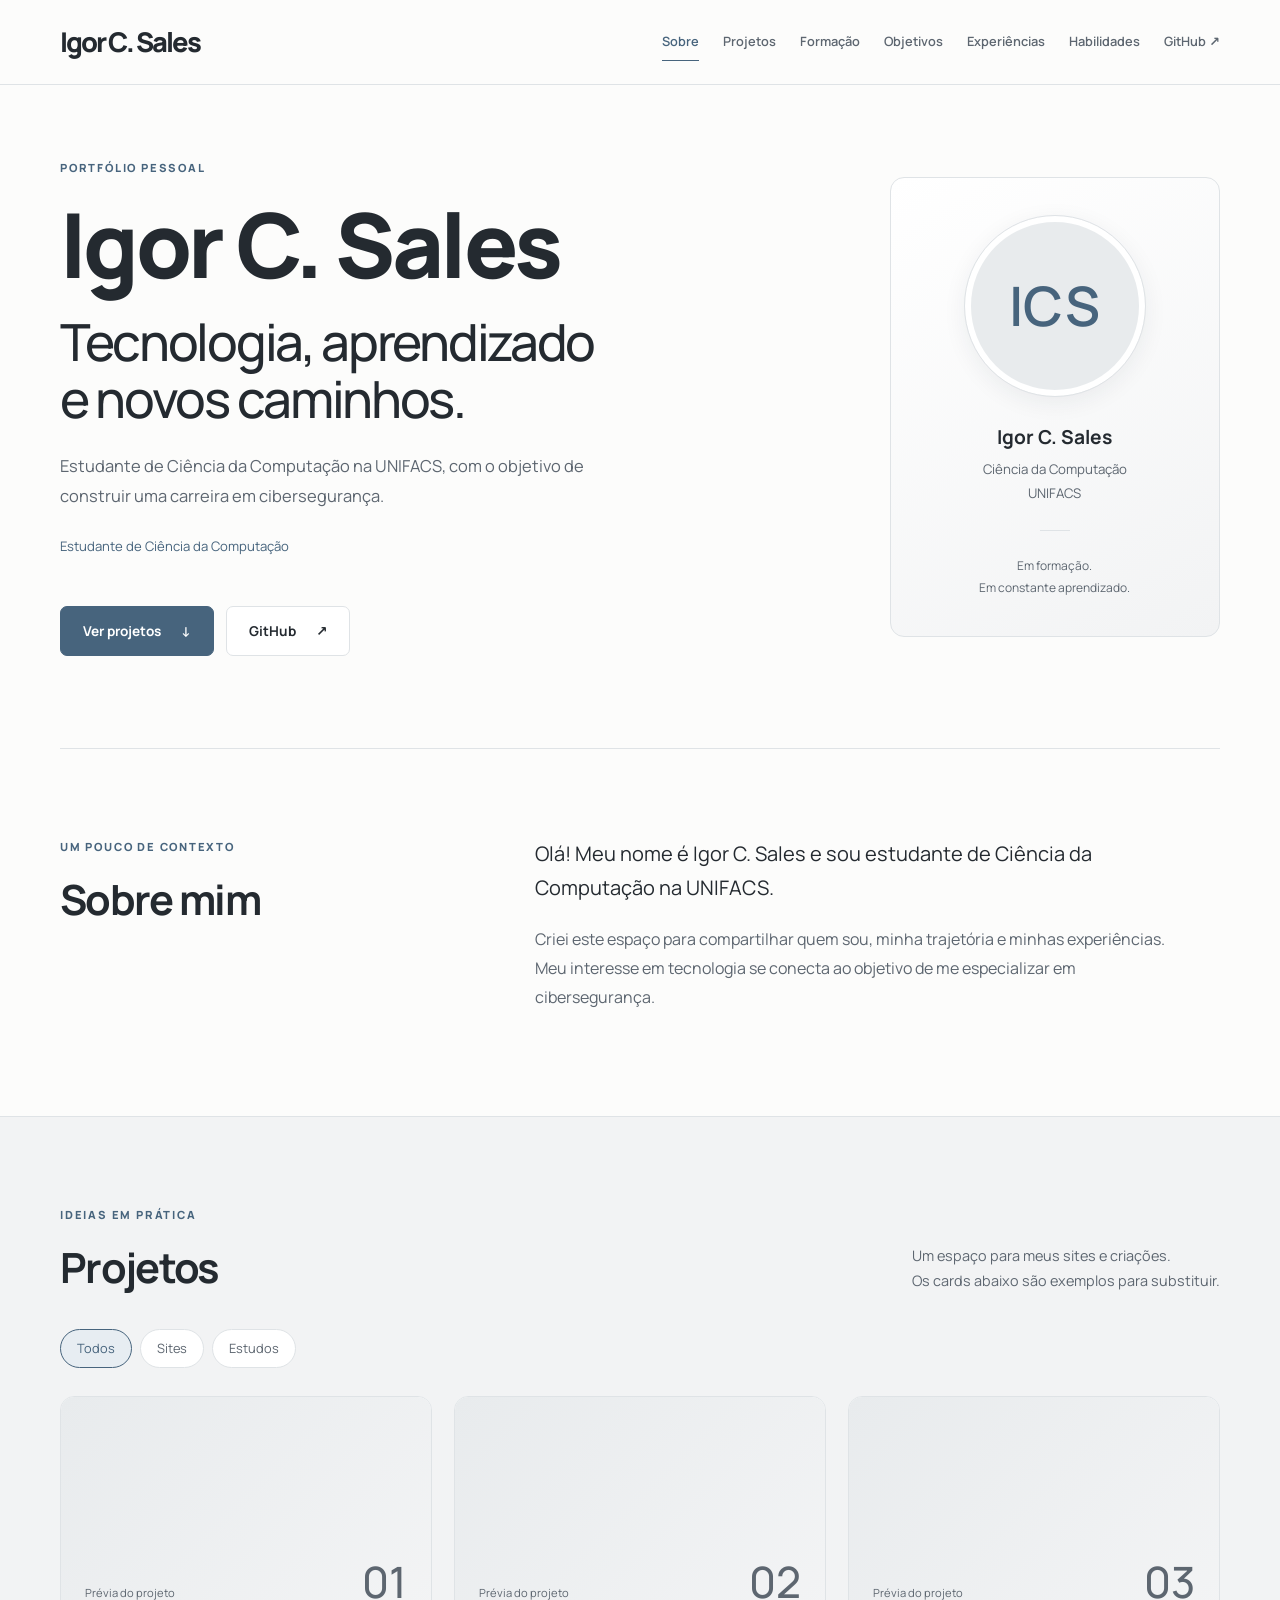
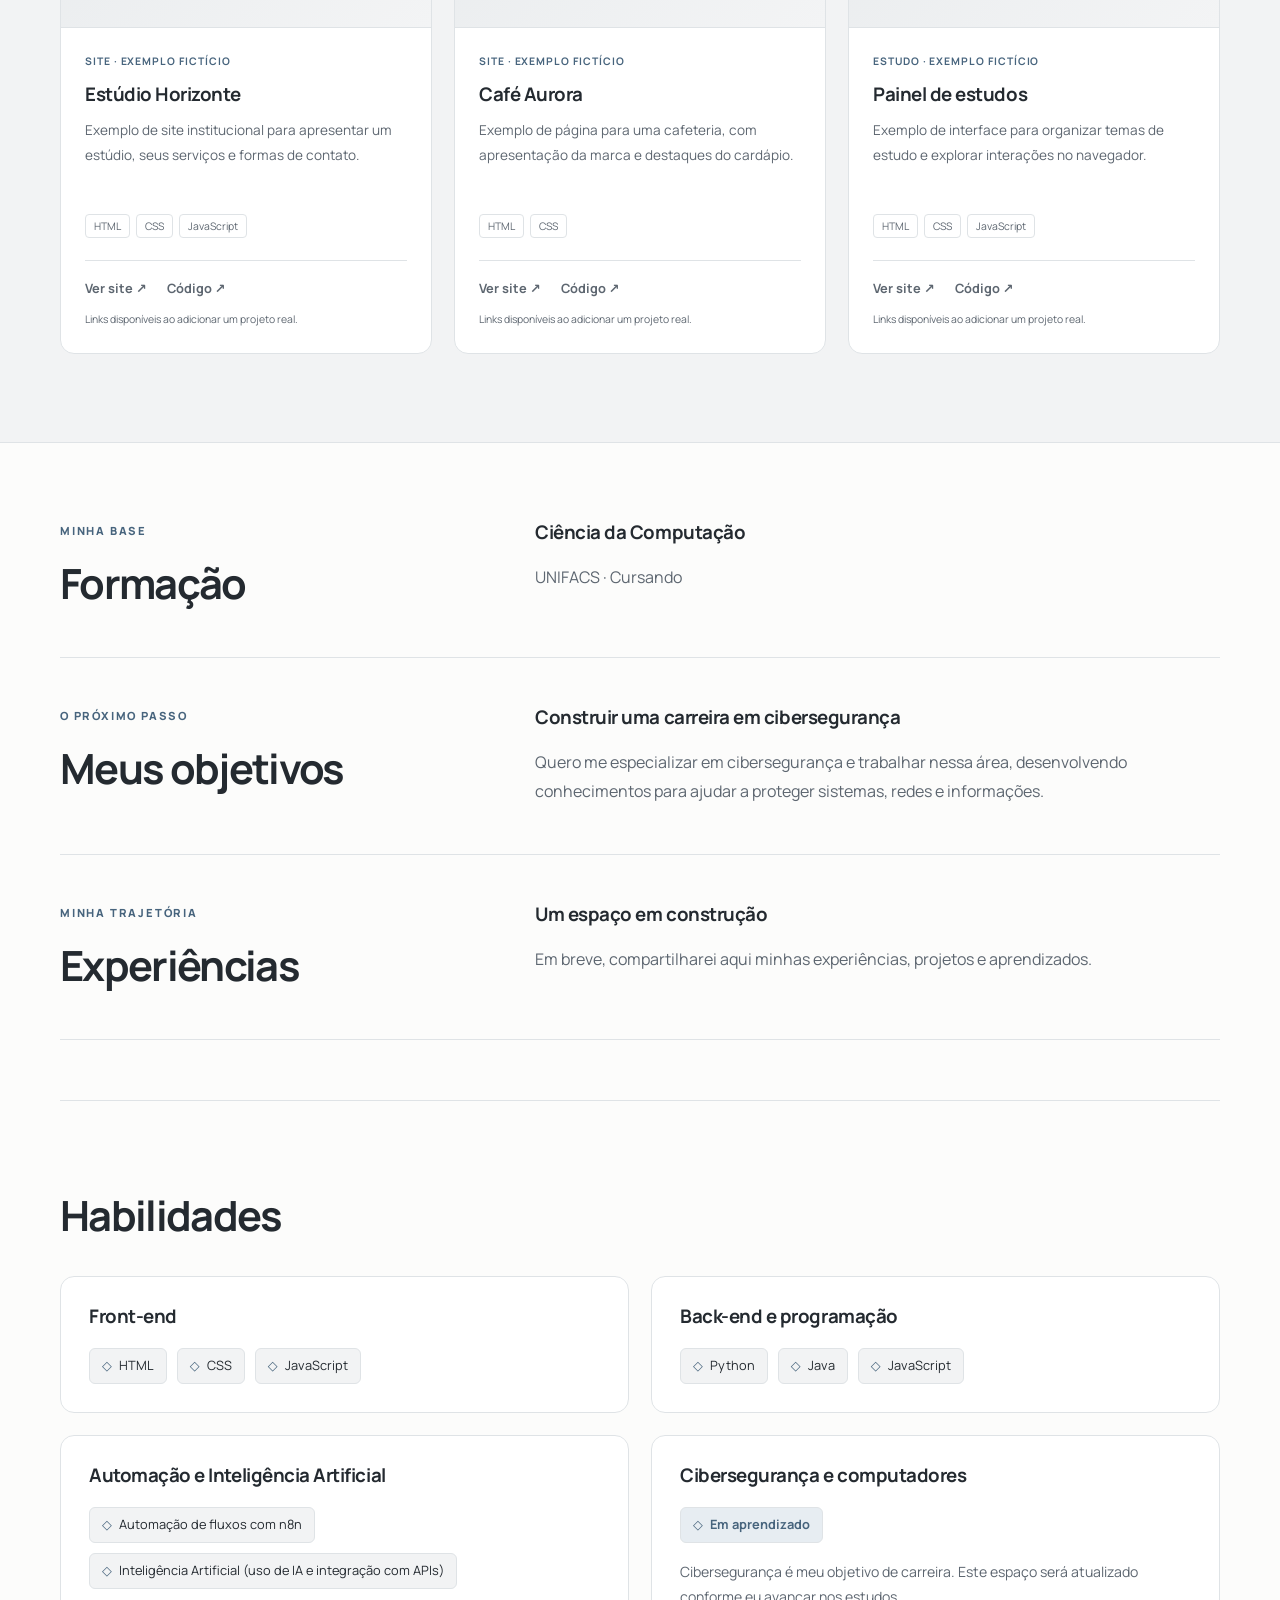
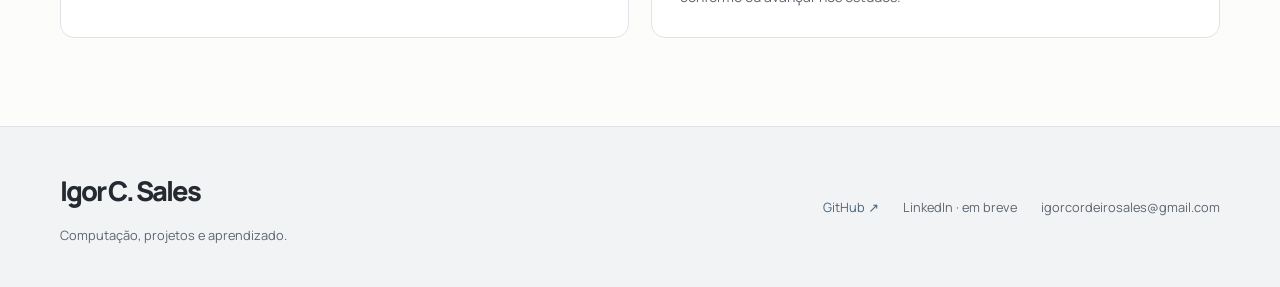
==== index.html @ 65a7f472 "Adiciona favicon ICS e página 404 personalizada com navegação de retorno" ====
<!DOCTYPE html>
<html lang="pt-BR">
<head>
    <meta charset="UTF-8">
    <meta name="viewport" content="width=device-width, initial-scale=1.0">
    <title>Igor C. Sales | Computação, projetos e cibersegurança</title>
    <meta name="description" content="Portfólio de Igor C. Sales, estudante de Ciência da Computação na UNIFACS. Conheça minha trajetória, meus projetos e meu interesse em cibersegurança.">
    <meta property="og:type" content="website">
    <meta property="og:locale" content="pt_BR">
    <meta property="og:title" content="Igor C. Sales | Computação, projetos e cibersegurança">
    <meta property="og:description" content="Minha trajetória em Ciência da Computação, projetos e objetivo de atuar com cibersegurança.">
    <!-- Adicione og:url, og:image e canonical quando tiver uma URL pública e uma imagem de compartilhamento. -->
    <link rel="preconnect" href="https://fonts.googleapis.com">
    <link rel="preconnect" href="https://fonts.gstatic.com" crossorigin>
    <link href="https://fonts.googleapis.com/css2?family=Manrope:wght@400;500;600;700;800&display=swap" rel="stylesheet">
    <link rel="icon" href="favicon.svg" type="image/svg+xml">
    <link rel="stylesheet" href="style.css">
    <script src="script.js" defer></script>
</head>
<body>
    <a class="skip-link" href="#conteudo">Pular para o conteúdo</a>
    <div class="reading-progress" aria-hidden="true"></div>
    <header class="site-header">
        <nav class="navigation container" aria-label="Navegação principal">
            <a class="brand" href="#inicio" aria-label="Igor C. Sales, início">Igor C. Sales</a>
            <button class="menu-toggle" type="button" aria-controls="menu" aria-expanded="false" hidden>Menu <span aria-hidden="true">☰</span></button>
            <ul id="menu" class="nav-links">
                <li><a href="#sobre">Sobre</a></li>
                <li><a href="#projetos">Projetos</a></li>
                <li><a href="#formacao">Formação</a></li>
                <li><a href="#objetivos">Objetivos</a></li>
                <li><a href="#experiencias">Experiências</a></li>
                <li><a href="#habilidades">Habilidades</a></li>
                <li><a href="https://github.com/tocadosdev" target="_blank" rel="noopener noreferrer" aria-label="Perfil de Igor C. Sales no GitHub, abre em nova aba">GitHub <span aria-hidden="true">↗</span></a></li>
            </ul>
        </nav>
    </header>

    <main id="conteudo" tabindex="-1">
        <section id="inicio" class="hero container" aria-labelledby="hero-title">
            <div class="hero-content">
                <p class="eyebrow">Portfólio pessoal</p>
                <h1 id="hero-title">Igor C. Sales<br><span class="hero-subtitle">Tecnologia, aprendizado<br>e novos caminhos.</span></h1>
                <p class="hero-description">Estudante de Ciência da Computação na UNIFACS, com o objetivo de construir uma carreira em cibersegurança.</p>
                <p class="typewriter" aria-hidden="true"><span id="typewriter">Estudante de Ciência da Computação</span></p>
                <div class="hero-actions">
                    <a class="button button-primary" href="#projetos">Ver projetos <span aria-hidden="true">↓</span></a>
                    <a class="button button-secondary" href="https://github.com/tocadosdev" target="_blank" rel="noopener noreferrer" aria-label="Perfil de Igor C. Sales no GitHub, abre em nova aba">GitHub <span aria-hidden="true">↗</span></a>
                </div>
            </div>
            <aside class="profile-panel" aria-label="Apresentação de Igor C. Sales">
                <div class="photo-placeholder">
                    <!-- A foto pessoal aparece somente na cópia local. Não incluir o arquivo no envio ao GitHub. -->
                    <span class="photo-monogram" aria-hidden="true">ICS</span><span class="sr-only">Espaço reservado para foto de Igor C. Sales</span>
                </div>
                <p class="profile-name">Igor C. Sales</p>
                <p class="profile-detail">Ciência da Computação<br>UNIFACS</p>
                <span class="profile-rule" aria-hidden="true"></span>
                <p class="profile-caption">Em formação.<br>Em constante aprendizado.</p>
            </aside>
        </section>

        <section id="sobre" class="section container" aria-labelledby="sobre-title">
            <div class="section-heading" data-reveal>
                <p class="eyebrow">Um pouco de contexto</p>
                <h2 id="sobre-title">Sobre mim</h2>
            </div>
            <div class="about-copy" data-reveal>
                <p class="large-copy">Olá! Meu nome é Igor C. Sales e sou estudante de Ciência da Computação na UNIFACS.</p>
                <p>Criei este espaço para compartilhar quem sou, minha trajetória e minhas experiências. Meu interesse em tecnologia se conecta ao objetivo de me especializar em cibersegurança.</p>
            </div>
        </section>

        <section id="projetos" class="projects-section section" aria-labelledby="projetos-title">
            <div class="container">
                <div class="projects-heading" data-reveal>
                    <div><p class="eyebrow">Ideias em prática</p><h2 id="projetos-title">Projetos</h2></div>
                    <p>Um espaço para meus sites e criações.<br>Os cards abaixo são exemplos para substituir.</p>
                </div>
                <div class="project-filters" role="group" aria-label="Filtrar projetos" hidden>
                    <button type="button" data-filter="todos" aria-pressed="true">Todos</button>
                    <button type="button" data-filter="sites" aria-pressed="false">Sites</button>
                    <button type="button" data-filter="estudos" aria-pressed="false">Estudos</button>
                </div>
                <p id="filter-status" class="sr-only" role="status" aria-live="polite"></p>
                <div class="project-grid">
                    <!-- NOVO PROJETO: copie um article.project-card, troque data-category, título, descrição e tags.
                         Substitua a prévia por <img src="img/projeto.jpg" alt="Prévia do projeto" width="800" height="500" loading="lazy">.
                         Troque os botões desativados por <a class="project-link" href="URL-REAL" target="_blank" rel="noopener noreferrer">Ver site ↗</a>
                         e outro link para Código. Não publique URLs fictícias. -->
                    <article class="project-card" data-category="sites" data-reveal>
                        <div class="project-preview" role="img" aria-label="Espaço reservado para prévia do projeto"><span>Prévia do projeto</span><span aria-hidden="true">01</span></div>
                        <div class="project-content">
                            <p class="project-kind">Site · Exemplo fictício</p>
                            <h3>Estúdio Horizonte</h3>
                            <p>Exemplo de site institucional para apresentar um estúdio, seus serviços e formas de contato.</p>
                            <ul class="tags" aria-label="Tecnologias"><li>HTML</li><li>CSS</li><li>JavaScript</li></ul>
                            <div class="project-actions"><button class="project-link" type="button" disabled>Ver site ↗</button><button class="project-link" type="button" disabled>Código ↗</button></div>
                            <p class="project-note">Links disponíveis ao adicionar um projeto real.</p>
                        </div>
                    </article>
                    <article class="project-card" data-category="sites" data-reveal>
                        <div class="project-preview" role="img" aria-label="Espaço reservado para prévia do projeto"><span>Prévia do projeto</span><span aria-hidden="true">02</span></div>
                        <div class="project-content">
                            <p class="project-kind">Site · Exemplo fictício</p>
                            <h3>Café Aurora</h3>
                            <p>Exemplo de página para uma cafeteria, com apresentação da marca e destaques do cardápio.</p>
                            <ul class="tags" aria-label="Tecnologias"><li>HTML</li><li>CSS</li></ul>
                            <div class="project-actions"><button class="project-link" type="button" disabled>Ver site ↗</button><button class="project-link" type="button" disabled>Código ↗</button></div>
                            <p class="project-note">Links disponíveis ao adicionar um projeto real.</p>
                        </div>
                    </article>
                    <article class="project-card" data-category="estudos" data-reveal>
                        <div class="project-preview" role="img" aria-label="Espaço reservado para prévia do projeto"><span>Prévia do projeto</span><span aria-hidden="true">03</span></div>
                        <div class="project-content">
                            <p class="project-kind">Estudo · Exemplo fictício</p>
                            <h3>Painel de estudos</h3>
                            <p>Exemplo de interface para organizar temas de estudo e explorar interações no navegador.</p>
                            <ul class="tags" aria-label="Tecnologias"><li>HTML</li><li>CSS</li><li>JavaScript</li></ul>
                            <div class="project-actions"><button class="project-link" type="button" disabled>Ver site ↗</button><button class="project-link" type="button" disabled>Código ↗</button></div>
                            <p class="project-note">Links disponíveis ao adicionar um projeto real.</p>
                        </div>
                    </article>
                </div>
            </div>
        </section>

        <div class="journey container">
            <section id="formacao" class="journey-row" aria-labelledby="formacao-title" data-reveal>
                <div><p class="eyebrow">Minha base</p><h2 id="formacao-title">Formação</h2></div>
                <div><h3>Ciência da Computação</h3><p>UNIFACS <span aria-hidden="true">·</span> Cursando</p><!-- Adicione cursos e certificações reais aqui. --></div>
            </section>
            <section id="objetivos" class="journey-row" aria-labelledby="objetivos-title" data-reveal>
                <div><p class="eyebrow">O próximo passo</p><h2 id="objetivos-title">Meus objetivos</h2></div>
                <div><h3>Construir uma carreira em cibersegurança</h3><p>Quero me especializar em cibersegurança e trabalhar nessa área, desenvolvendo conhecimentos para ajudar a proteger sistemas, redes e informações.</p></div>
            </section>
            <section id="experiencias" class="journey-row" aria-labelledby="experiencias-title" data-reveal>
                <div><p class="eyebrow">Minha trajetória</p><h2 id="experiencias-title">Experiências</h2></div>
                <div><h3>Um espaço em construção</h3><p>Em breve, compartilharei aqui minhas experiências, projetos e aprendizados.</p><!-- Substitua por suas experiências reais. --></div>
            </section>
        </div>

        <section id="habilidades" class="section container skills-section" aria-labelledby="habilidades-title">
            <div class="section-heading" data-reveal>
                <h2 id="habilidades-title">Habilidades</h2>
            </div>
            <!-- Para adicionar uma habilidade, copie um li da lista skills-tags da categoria.
                 Para uma categoria nova, copie um article.skill-card completo, altere o h3
                 e suas etiquetas. Mantenha data-reveal para usar a animação de entrada. -->
            <div class="skills-grid">
                <article class="skill-card" data-reveal>
                    <h3>Front-end</h3>
                    <ul class="skills-tags" aria-label="Habilidades de front-end">
                        <li><span aria-hidden="true">◇</span> HTML</li>
                        <li><span aria-hidden="true">◇</span> CSS</li>
                        <li><span aria-hidden="true">◇</span> JavaScript</li>
                    </ul>
                </article>
                <article class="skill-card" data-reveal>
                    <h3>Back-end e programação</h3>
                    <ul class="skills-tags" aria-label="Habilidades de back-end e programação">
                        <li><span aria-hidden="true">◇</span> Python</li>
                        <li><span aria-hidden="true">◇</span> Java</li>
                        <li><span aria-hidden="true">◇</span> JavaScript</li>
                    </ul>
                </article>
                <article class="skill-card" data-reveal>
                    <h3>Automação e Inteligência Artificial</h3>
                    <ul class="skills-tags" aria-label="Habilidades de automação e inteligência artificial">
                        <li><span aria-hidden="true">◇</span> Automação de fluxos com n8n</li>
                        <li><span aria-hidden="true">◇</span> Inteligência Artificial (uso de IA e integração com APIs)</li>
                    </ul>
                </article>
                <article class="skill-card" data-reveal>
                    <h3>Cibersegurança e computadores</h3>
                    <p class="learning-label"><span aria-hidden="true">◇</span> Em aprendizado</p>
                    <p class="skill-description">Cibersegurança é meu objetivo de carreira. Este espaço será atualizado conforme eu avançar nos estudos.</p>
                    <!-- Adicione ferramentas e habilidades reais aqui quando quiser. -->
                </article>
            </div>
        </section>
    </main>

    <footer class="site-footer">
        <div class="container footer-content">
            <div><a class="brand" href="#inicio">Igor C. Sales</a><p>Computação, projetos e aprendizado.</p></div>
            <div class="footer-links">
                <a href="https://github.com/tocadosdev" target="_blank" rel="noopener noreferrer" aria-label="Perfil de Igor C. Sales no GitHub, abre em nova aba">GitHub ↗</a>
                <!-- Substitua os textos abaixo por links reais quando quiser divulgar seus contatos. -->
                <span>LinkedIn · em breve</span><span>igorcordeirosales@gmail.com</span>
            </div>
        </div>
    </footer>
    <a class="back-to-top" href="#inicio" aria-label="Voltar ao topo" hidden>↑</a>
</body>
</html>
---- style.css ----
/* 1. Tema: todas as cores e fontes podem ser personalizadas aqui. */
:root {
    color-scheme: light;
    --background: #fcfcfb;
    --surface: #f2f3f4;
    --paper: #ffffff;
    --text: #242a30;
    --muted: #5d6670;
    --accent: #47647d;
    --accent-hover: #334e65;
    --accent-soft: #e7edf2;
    --border: #dfe3e6;
    --preview: #e8ebed;
    --preview-end: #f3f4f5;
    --glass: rgb(252 252 251 / 94%);
    --shadow-color: rgb(28 42 55 / 7%);
    --photo-border: #ffffff;
    --font-body: "Manrope", system-ui, -apple-system, "Segoe UI", sans-serif;
    --font-heading: var(--font-body);
    --page-width: 1160px;
    --header-height: 90px;
    --radius: 14px;
}

/* 2. Base e navegação por teclado. O conteúdo permanece acessível sem JavaScript. */
* { box-sizing: border-box; }
html { scroll-behavior: smooth; scroll-padding-top: calc(var(--header-height) + 24px); }
body { margin: 0; color: var(--text); background: var(--background); font: 400 1rem/1.8 var(--font-body); overflow-wrap: anywhere; }
h1, h2, h3 { font-family: var(--font-heading); line-height: 1.25; letter-spacing: -.04em; }
h1, h2, h3, p { margin-top: 0; }
h2 { font-size: clamp(1.9rem, 3.6vw, 2.6rem); font-weight: 700; }
h3 { font-size: 1.17rem; letter-spacing: -.025em; }
p { color: var(--muted); }
a { color: var(--accent); text-decoration: none; }
a:hover { color: var(--accent-hover); }
button { font: inherit; cursor: pointer; }
button:disabled { cursor: default; }
img { display: block; max-width: 100%; }
[hidden] { display: none !important; }
:focus-visible { outline: 2px solid var(--accent); outline-offset: 5px; }
::selection { background: var(--accent-soft); color: var(--text); }
.container { width: min(var(--page-width), calc(100% - 40px)); margin-inline: auto; }
.accent { color: var(--accent); }
.eyebrow { color: var(--accent); text-transform: uppercase; font-size: .7rem; font-weight: 800; letter-spacing: .16em; margin-bottom: 16px; }
.sr-only { position: absolute; width: 1px; height: 1px; padding: 0; overflow: hidden; clip-path: inset(50%); white-space: nowrap; }
.skip-link { position: fixed; top: 12px; left: 20px; z-index: 30; padding: 10px 18px; background: var(--paper); transform: translateY(-200%); border: 1px solid var(--border); }
.skip-link:focus { transform: none; }

/* 3. Menu fixo: sombra e vidro discreto ao rolar. */
.site-header { position: fixed; inset: 0 0 auto; z-index: 20; background: var(--background); border-bottom: 1px solid var(--border); transition: box-shadow .25s, background-color .25s; }
.site-header.is-scrolled { background: var(--glass); backdrop-filter: blur(14px); box-shadow: 0 4px 22px var(--shadow-color); }
.navigation { min-height: var(--header-height); display: flex; flex-wrap: wrap; align-items: center; justify-content: space-between; gap: 12px 30px; padding-block: 16px; }
.brand { color: var(--text); font-size: 1.7rem; font-weight: 800; letter-spacing: -.07em; }
.brand span { color: var(--accent); }
.nav-links { width: 100%; list-style: none; padding: 0; margin: 0; display: flex; flex-wrap: wrap; gap: 8px 18px; }
.nav-links a { display: block; padding: 7px 0; color: var(--muted); font-size: .8rem; font-weight: 600; border-bottom: 1px solid transparent; transition: color .2s, border-color .2s; }
.nav-links a:hover, .nav-links a.active { color: var(--accent); border-color: var(--accent); }
.menu-toggle { padding: 8px 12px; display: flex; align-items: center; gap: 14px; border: 1px solid var(--border); border-radius: 6px; color: var(--text); background: var(--paper); font-size: .85rem; }
.menu-ready .nav-links { flex-direction: column; }
.reading-progress { position: fixed; inset: 0 0 auto; height: 2px; background: var(--accent); z-index: 25; transform: scaleX(0); transform-origin: left; }

/* 4. Hero: composição limpa, tipografia editorial e retrato. */
.hero { display: grid; gap: 48px; padding-top: 230px; padding-bottom: 64px; align-items: center; }
body.menu-ready .hero { padding-top: 150px; }
.hero h1 { font-size: clamp(3.8rem, 7vw, 6rem); font-weight: 800; line-height: 1.12; margin-bottom: 24px; }
.hero-subtitle { display: block; font-size: clamp(2rem, 4vw, 3.3rem); font-weight: 500; letter-spacing: -.045em; margin-top: 18px; }
.hero-description { max-width: 550px; font-size: 1.03rem; }
.typewriter { color: var(--accent); font-size: .82rem; min-height: 3.6em; max-width: 530px; margin: 24px 0; }
.hero-actions { display: flex; flex-wrap: wrap; gap: 12px; }
.button { display: inline-flex; align-items: center; justify-content: center; gap: 20px; padding: 12px 22px; border: 1px solid var(--border); border-radius: 7px; font-size: .85rem; font-weight: 700; transition: background-color .2s, border-color .2s; }
.button-primary { color: var(--paper); background: var(--accent); border-color: var(--accent); }
.button-primary:hover { color: var(--paper); background: var(--accent-hover); border-color: var(--accent-hover); }
.button-secondary { color: var(--text); background: var(--paper); }
.button-secondary:hover { border-color: var(--accent); background: var(--accent-soft); }
.profile-panel { padding: 38px 24px; border: 1px solid var(--border); border-radius: var(--radius); background: linear-gradient(150deg, var(--paper), var(--surface)); text-align: center; }
.photo-placeholder { width: 180px; height: 180px; margin: 0 auto 24px; border: 6px solid var(--photo-border); outline: 1px solid var(--border); border-radius: 50%; overflow: hidden; position: relative; display: grid; place-items: center; background: var(--preview); box-shadow: 0 6px 24px var(--shadow-color); }
.photo-placeholder img { width: 100%; height: 100%; object-fit: cover; object-position: center 40%; transform: scale(1.6); transform-origin: right 42%; }
.photo-monogram { color: var(--accent); font-size: 3.4rem; font-weight: 600; }
.profile-name { color: var(--text); margin-bottom: 4px; font-size: 1.2rem; font-weight: 700; }
.profile-detail { font-size: .83rem; }
.profile-rule { display: block; width: 30px; height: 1px; background: var(--border); margin: 24px auto; }
.profile-caption { font-size: .75rem; margin-bottom: 0; }

/* 5. Sobre e projetos. As prévias cinza não simulam projetos concluídos. */
.section { padding-block: 64px; }
#sobre { display: grid; gap: 20px; border-top: 1px solid var(--border); }
.about-copy { max-width: 660px; }
.large-copy { color: var(--text); font-size: 1.25rem; line-height: 1.7; }
.projects-section { background: var(--surface); border-block: 1px solid var(--border); }
.projects-heading { display: flex; flex-direction: column; gap: 8px; }
.projects-heading h2 { margin-bottom: 16px; }
.projects-heading > p { font-size: .9rem; }
.project-filters { display: flex; flex-wrap: wrap; gap: 8px; margin: 20px 0 28px; }
.project-filters button { color: var(--muted); background: var(--paper); border: 1px solid var(--border); border-radius: 24px; padding: 7px 16px; font-size: .8rem; }
.project-filters button:hover, .project-filters button[aria-pressed="true"] { color: var(--accent); background: var(--accent-soft); border-color: var(--accent); }
.project-grid { display: grid; grid-template-columns: 1fr; gap: 22px; }
.project-card { min-width: 0; background: var(--paper); border: 1px solid var(--border); border-radius: var(--radius); overflow: hidden; transition: transform .25s, box-shadow .25s; }
@media (hover: hover) { .project-card:hover { transform: translateY(-5px); box-shadow: 0 12px 30px var(--shadow-color); } }
.project-preview { aspect-ratio: 8 / 5; padding: 24px; display: flex; align-items: flex-end; justify-content: space-between; background: linear-gradient(135deg, var(--preview), var(--preview-end)); color: var(--muted); font-size: .7rem; border-bottom: 1px solid var(--border); }
.project-preview > span:last-child { font-size: 2.7rem; line-height: 1; font-weight: 500; color: var(--muted); }
.project-card > img { width: 100%; aspect-ratio: 8 / 5; object-fit: cover; border-bottom: 1px solid var(--border); }
.project-content { padding: 24px; }
.project-kind { font-size: .65rem; color: var(--accent); text-transform: uppercase; letter-spacing: .09em; font-weight: 700; margin-bottom: 12px; }
.project-content h3 { margin-bottom: 12px; }
.project-content > p:not(.project-kind):not(.project-note) { font-size: .85rem; min-height: 5.4em; }
.tags { display: flex; flex-wrap: wrap; list-style: none; gap: 6px; padding: 0; margin: 22px 0; }
.tags li { border: 1px solid var(--border); border-radius: 4px; padding: 2px 8px; color: var(--muted); font-size: .65rem; }
.project-actions { display: flex; gap: 20px; border-top: 1px solid var(--border); padding-top: 16px; }
.project-link { padding: 0; border: 0; background: none; color: var(--accent); font-size: .8rem; font-weight: 700; }
.project-link:hover:not(:disabled) { color: var(--accent-hover); text-decoration: underline; }
.project-link:disabled { color: var(--muted); }
.project-note { font-size: .65rem; margin: 10px 0 0; }

/* 6. Seções da trajetória com início distinto, para navegação inequívoca. */
.journey { padding-block: 30px 60px; }
.journey-row { display: grid; gap: 20px; padding-block: 48px; border-bottom: 1px solid var(--border); }
.journey-row h2 { margin-bottom: 0; }
.journey-row > div:last-child { max-width: 620px; }
.journey-row p:last-child { margin-bottom: 0; }
.site-footer { border-top: 1px solid var(--border); background: var(--surface); padding-block: 40px; }
.footer-content { display: flex; flex-direction: column; gap: 24px; }
.footer-content p { font-size: .8rem; margin: 8px 0 0; }
.footer-links { display: flex; flex-wrap: wrap; gap: 12px 24px; align-items: center; font-size: .8rem; }
.footer-links span { color: var(--muted); }
.back-to-top { position: fixed; bottom: 22px; right: 22px; width: 42px; height: 42px; display: grid; place-items: center; border: 1px solid var(--border); border-radius: 50%; background: var(--paper); color: var(--accent); box-shadow: 0 4px 20px var(--shadow-color); z-index: 10; }

/* 7. Entrées discrètes. JS ativo e suporte ao observer são necessários para ocultar. */
.reveal-pending { opacity: 0; transform: translateY(16px); }
.is-revealed { animation: reveal .65s both; animation-delay: var(--reveal-delay, 0ms); }
@keyframes reveal { from { opacity: 0; transform: translateY(16px); } to { opacity: 1; transform: translateY(0); } }

/* 8. Tablet e desktop: duas e três colunas nos projetos. */
@media (min-width: 640px) { .project-grid { grid-template-columns: repeat(2, minmax(0, 1fr)); } }
@media (min-width: 960px) {
    :root { --header-height: 84px; }
    .navigation { flex-wrap: nowrap; }
    .nav-links, .menu-ready .nav-links { width: auto; flex-direction: row; gap: 24px; }
    .menu-toggle { display: none; }
    .hero, body.menu-ready .hero { grid-template-columns: 1.65fr 1fr; gap: 72px; padding-block: 158px 92px; }
    .profile-panel { max-width: 330px; width: 100%; justify-self: end; }
    .section { padding-block: 88px; }
    #sobre, .journey-row { grid-template-columns: 1fr 1.65fr; gap: 60px; }
    .projects-heading { flex-direction: row; align-items: flex-end; justify-content: space-between; }
    .project-grid { grid-template-columns: repeat(3, minmax(0, 1fr)); }
    .footer-content { flex-direction: row; align-items: center; justify-content: space-between; }
}
@media (prefers-reduced-motion: reduce) {
    html { scroll-behavior: auto; }
    *, *::before, *::after { animation: none !important; transition: none !important; }
    .reveal-pending { opacity: 1; transform: none; }
    .project-card:hover { transform: none; }
}

/* Habilidades: categorias em cards, com etiquetas e animação data-reveal existente. */
.skills-section { border-top: 1px solid var(--border); }
.skills-grid { display: grid; grid-template-columns: minmax(0, 1fr); gap: 22px; }
.skill-card { min-width: 0; padding: 28px; border: 1px solid var(--border); border-radius: var(--radius); background: var(--paper); }
.skill-card h3 { margin-bottom: 20px; }
.skills-tags { display: flex; flex-wrap: wrap; gap: 10px; padding: 0; margin: 0; list-style: none; }
.skills-tags li, .learning-label { max-width: 100%; padding: 6px 12px; border: 1px solid var(--border); border-radius: 6px; color: var(--text); background: var(--surface); font-size: .8rem; line-height: 1.7; }
.skills-tags li span, .learning-label span { color: var(--accent); margin-right: 4px; }
.learning-label { display: inline-block; color: var(--accent); background: var(--accent-soft); margin-bottom: 16px; font-weight: 700; }
.skill-description { font-size: .88rem; margin-bottom: 0; }
@media (min-width: 768px) { .skills-grid { grid-template-columns: repeat(2, minmax(0, 1fr)); } }

/* Página 404: usa as mesmas variáveis e componentes do portfólio, sem JavaScript. */
.not-found-page { min-height: 100vh; min-height: 100svh; display: flex; flex-direction: column; }
.not-found-header { padding-block: 28px; }
.not-found-main { flex: 1; display: grid; place-items: center; padding-block: 40px; }
.not-found-card { width: min(100%, 720px); padding: clamp(24px, 5vw, 56px); border: 1px solid var(--border); border-radius: var(--radius); background: linear-gradient(140deg, var(--paper), var(--surface)); }
.not-found-code { margin-bottom: 12px; color: var(--accent); font-size: clamp(5rem, 16vw, 9rem); font-weight: 800; line-height: 1; letter-spacing: -.08em; }
.not-found-card h1 { font-size: clamp(1.8rem, 5vw, 2.8rem); }
.not-found-card > p:not(.eyebrow):not(.not-found-code) { max-width: 48ch; margin-bottom: 28px; }
.not-found-footer { padding-block: 24px; font-size: .8rem; border-top: 1px solid var(--border); }
.not-found-footer p { margin-bottom: 0; }
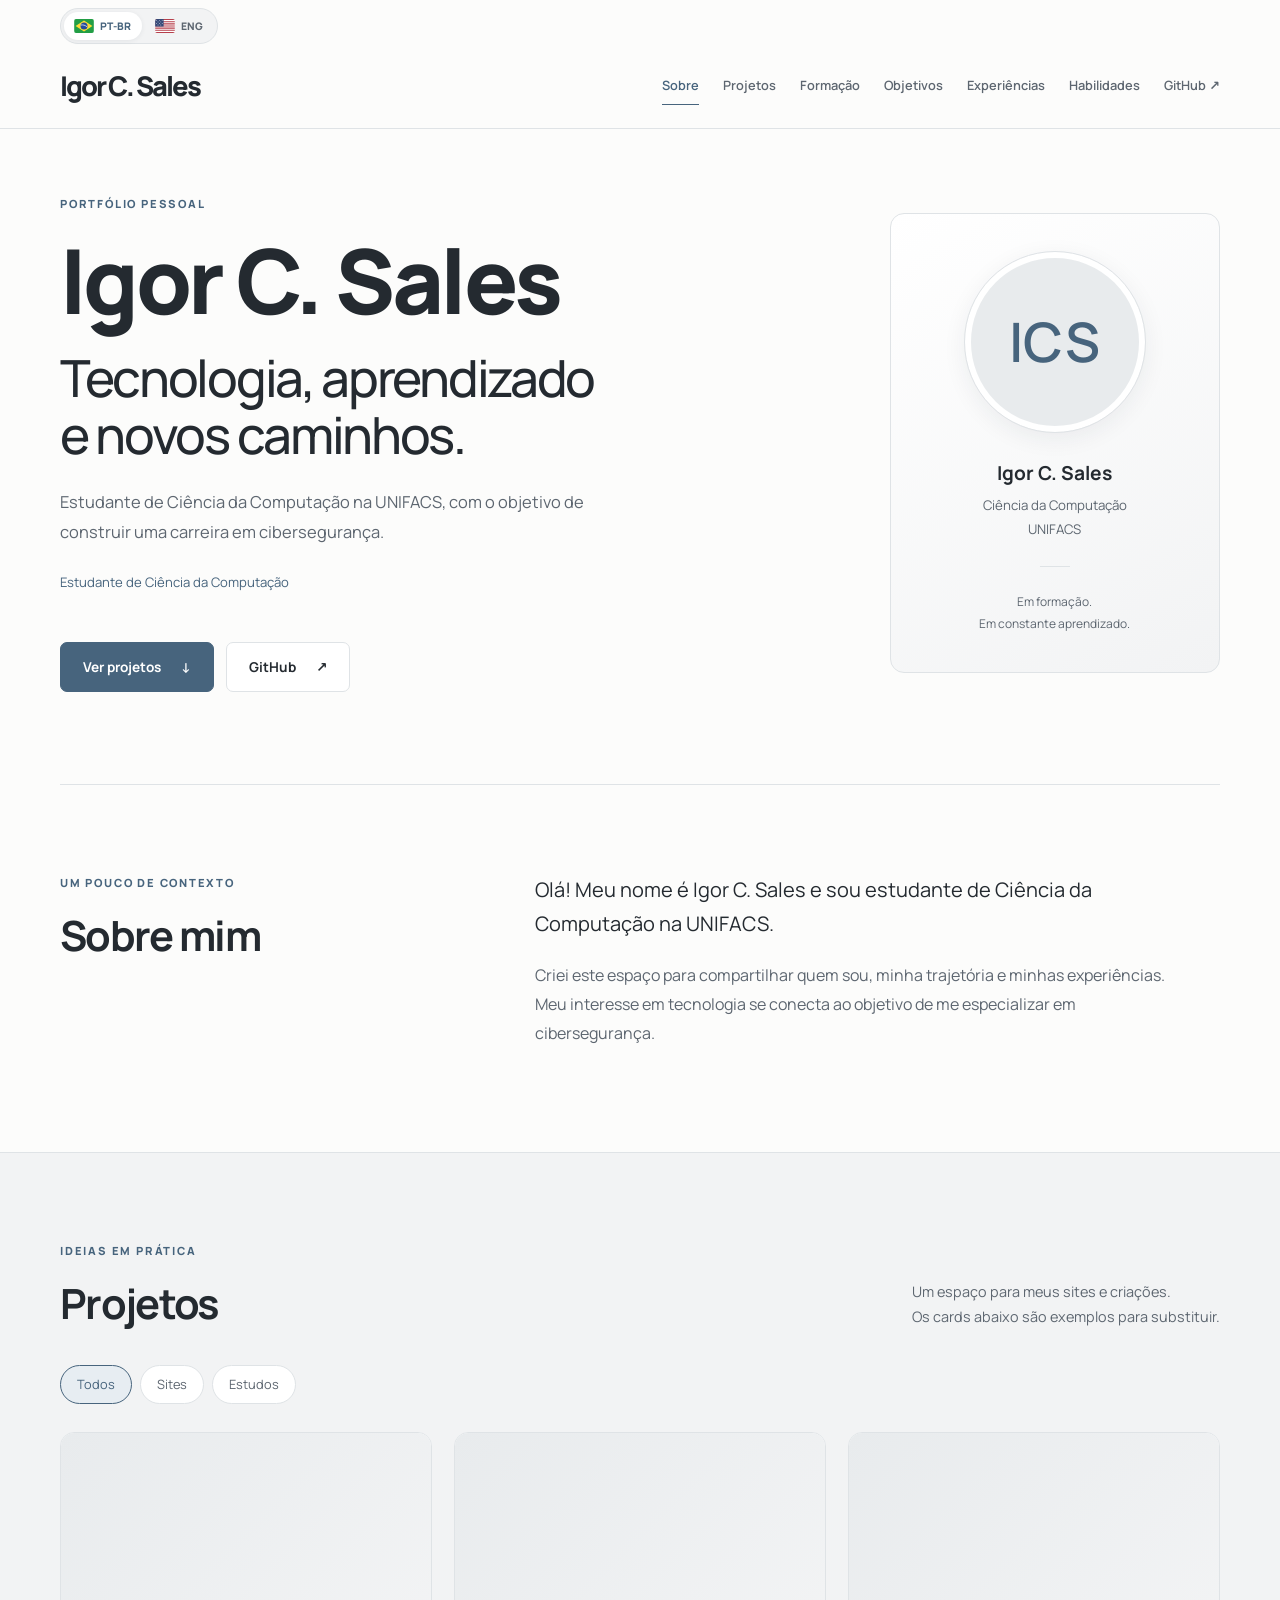
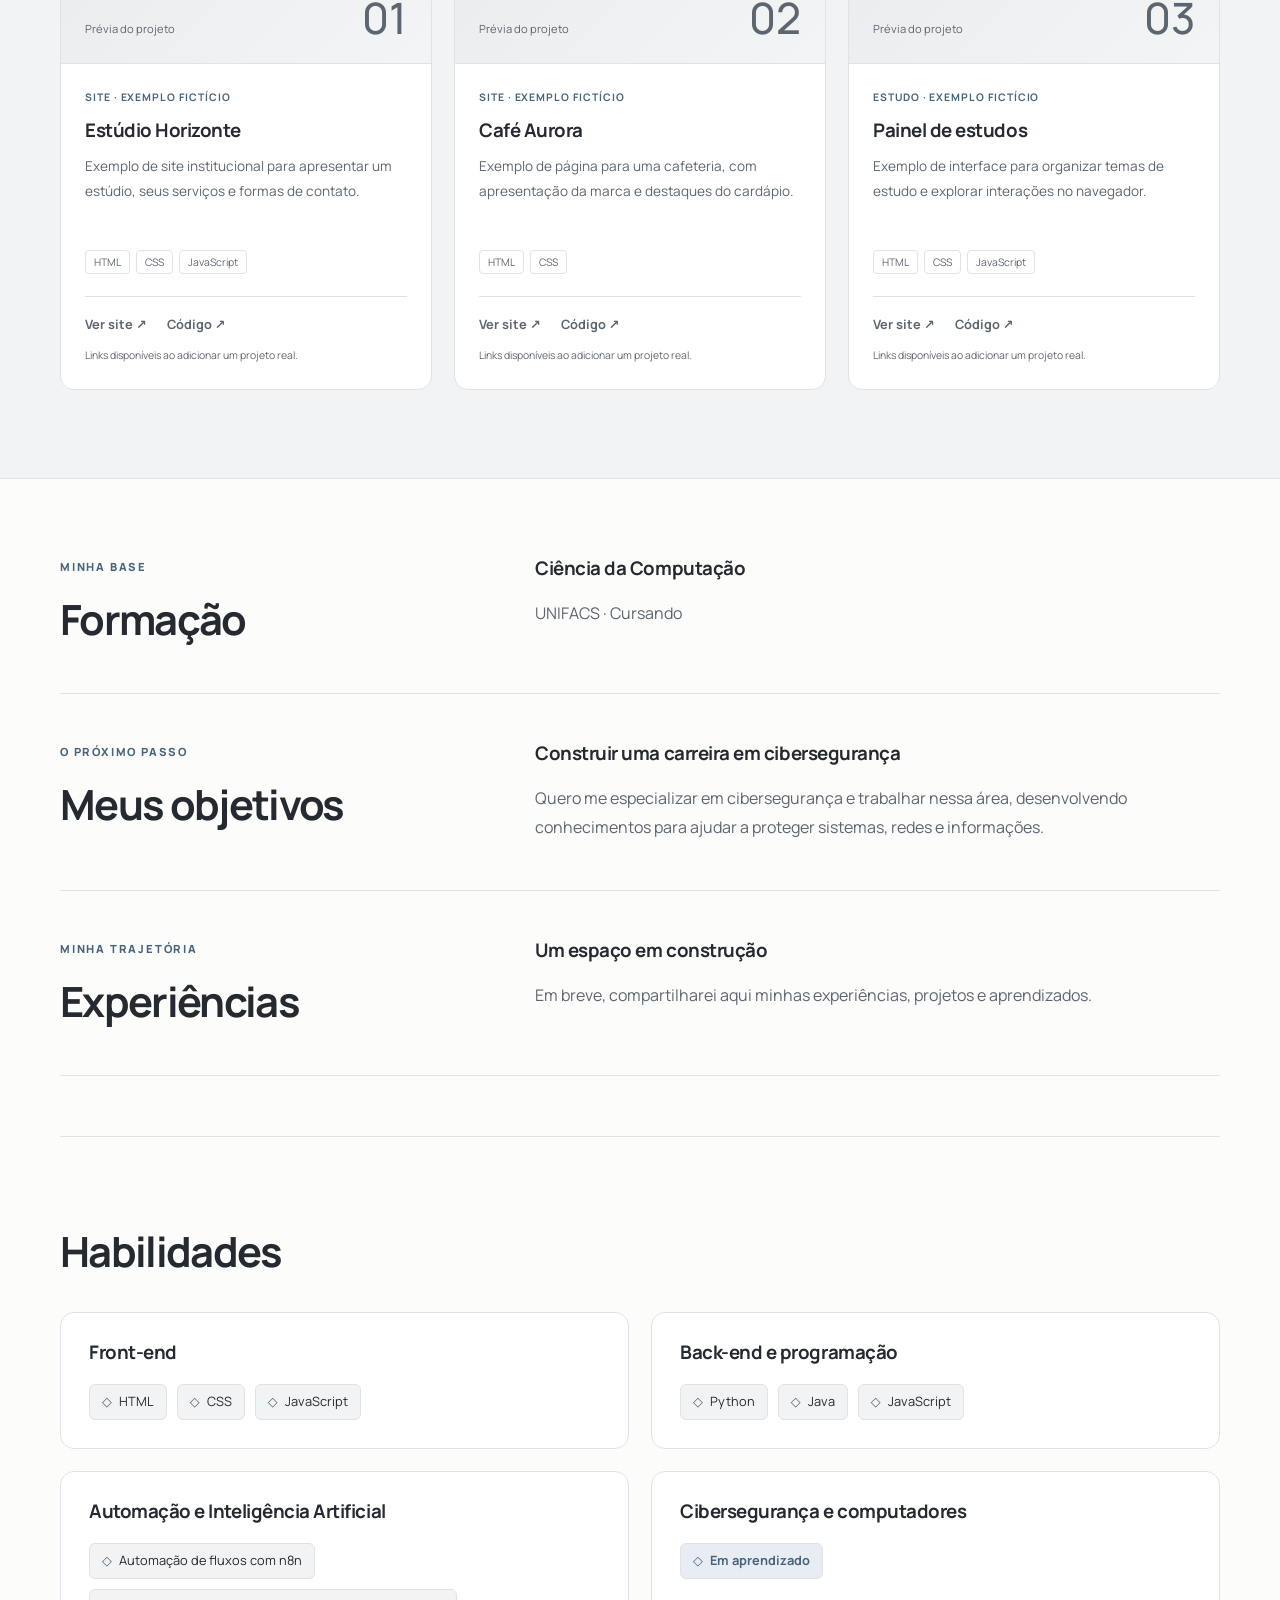
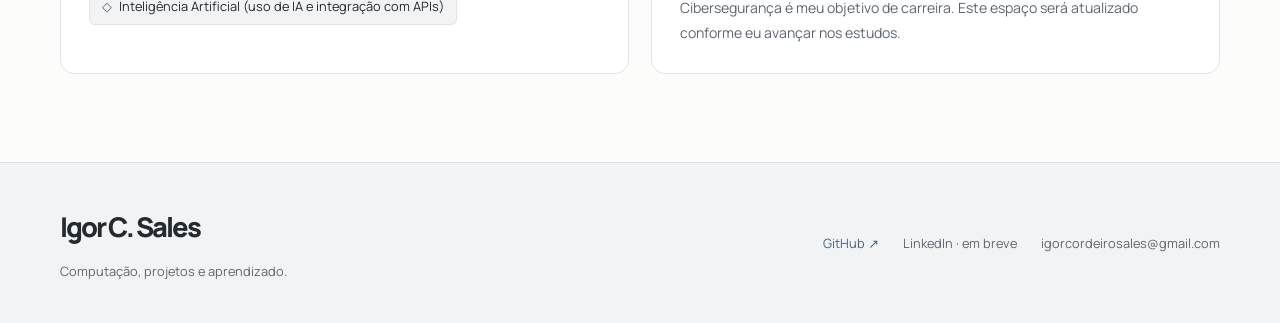
==== commit f5cb5406: "Adiciona versão em inglês e seletor oval PT-BR/ENG com bandeiras" ====
--- a/index.html
+++ b/index.html
@@ -13,6 +13,9 @@
     <link rel="preconnect" href="https://fonts.googleapis.com">
     <link rel="preconnect" href="https://fonts.gstatic.com" crossorigin>
     <link href="https://fonts.googleapis.com/css2?family=Manrope:wght@400;500;600;700;800&display=swap" rel="stylesheet">
+    <link rel="alternate" hreflang="pt-BR" href="https://igordev-portifolio.vercel.app/">
+    <link rel="alternate" hreflang="en" href="https://igordev-portifolio.vercel.app/en.html">
+    <link rel="alternate" hreflang="x-default" href="https://igordev-portifolio.vercel.app/">
     <link rel="icon" href="favicon.svg" type="image/svg+xml">
     <link rel="stylesheet" href="style.css">
     <script src="script.js" defer></script>
@@ -21,6 +24,13 @@
     <a class="skip-link" href="#conteudo">Pular para o conteúdo</a>
     <div class="reading-progress" aria-hidden="true"></div>
     <header class="site-header">
+        <div class="language-bar container">
+            <!-- Links funcionam sem JavaScript; a página ativa é indicada por aria-current. -->
+            <nav class="language-switch" aria-label="Escolher idioma">
+                <a href="index.html" lang="pt-BR" hreflang="pt-BR" aria-label="Português do Brasil" aria-current="page"><img src="flag-br.svg" alt="" width="20" height="14"><span>PT-BR</span></a>
+                <a href="en.html" lang="en" hreflang="en" aria-label="Ler em inglês"><img src="flag-us.svg" alt="" width="20" height="14"><span>ENG</span></a>
+            </nav>
+        </div>
         <nav class="navigation container" aria-label="Navegação principal">
             <a class="brand" href="#inicio" aria-label="Igor C. Sales, início">Igor C. Sales</a>
             <button class="menu-toggle" type="button" aria-controls="menu" aria-expanded="false" hidden>Menu <span aria-hidden="true">☰</span></button>
--- a/style.css
+++ b/style.css
@@ -173,3 +173,21 @@
 .not-found-card > p:not(.eyebrow):not(.not-found-code) { max-width: 48ch; margin-bottom: 28px; }
 .not-found-footer { padding-block: 24px; font-size: .8rem; border-top: 1px solid var(--border); }
 .not-found-footer p { margin-bottom: 0; }
+
+/* Idiomas: seletor oval discreto no canto superior esquerdo do cabeçalho. */
+:root { --header-height: 132px; }
+.language-bar { min-height: 40px; padding-top: 8px; display: flex; align-items: center; }
+.language-switch { display: inline-flex; align-items: center; gap: 3px; width: fit-content; padding: 3px; border: 1px solid var(--border); border-radius: 999px; background: var(--surface); }
+.language-switch a { display: inline-flex; align-items: center; justify-content: center; gap: 6px; min-height: 28px; padding: 3px 10px; border-radius: 999px; color: var(--muted); font-size: .65rem; font-weight: 800; letter-spacing: .03em; transition: background-color .2s, color .2s; }
+.language-switch img { width: 20px; height: 14px; border-radius: 2px; flex-shrink: 0; }
+.language-switch a:hover { color: var(--accent); background: var(--accent-soft); }
+.language-switch a[aria-current="page"] { background: var(--paper); color: var(--accent); box-shadow: 0 1px 5px var(--shadow-color); }
+.navigation { min-height: 90px; }
+.hero { padding-top: 274px; }
+body.menu-ready .hero { padding-top: 188px; }
+@media (min-width: 960px) {
+    :root { --header-height: 126px; }
+    .navigation { min-height: 84px; }
+    .hero, body.menu-ready .hero { padding-top: 194px; }
+}
+@media (prefers-reduced-motion: reduce) { .language-switch a { transition: none; } }
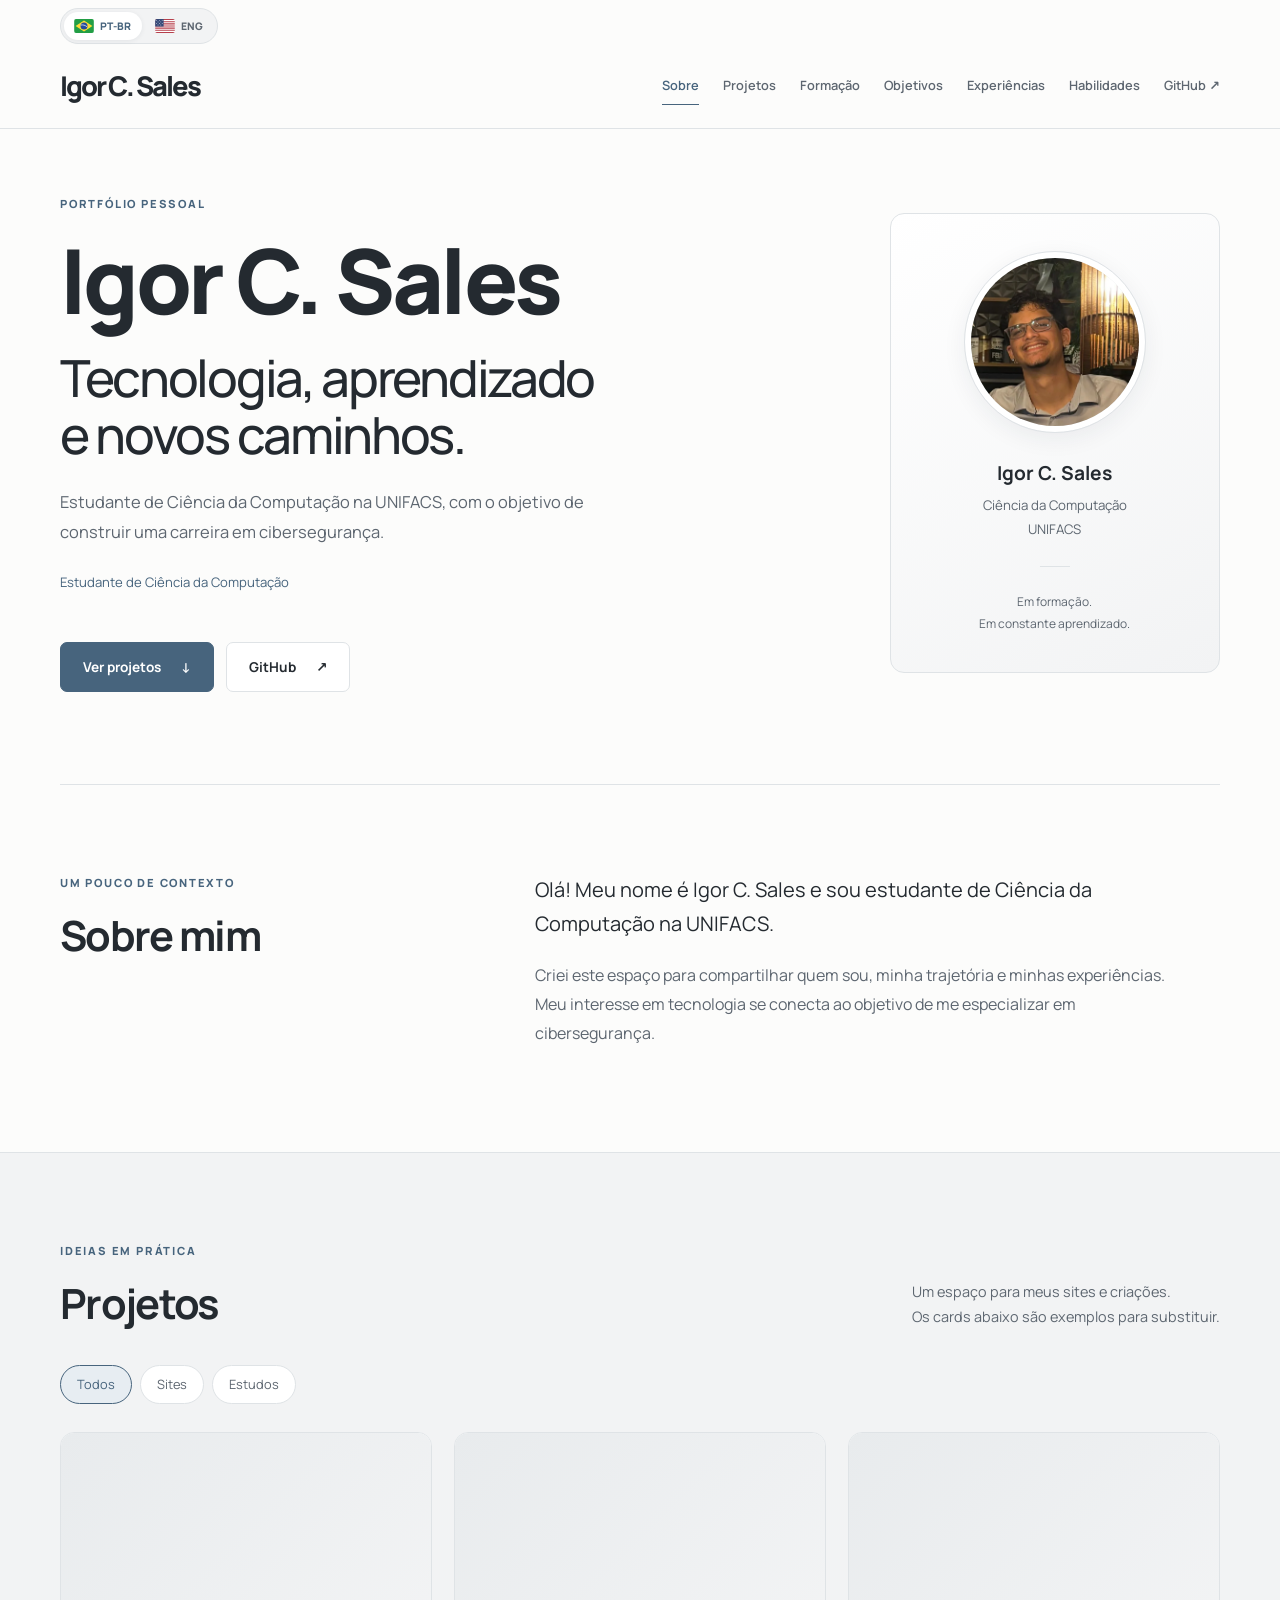
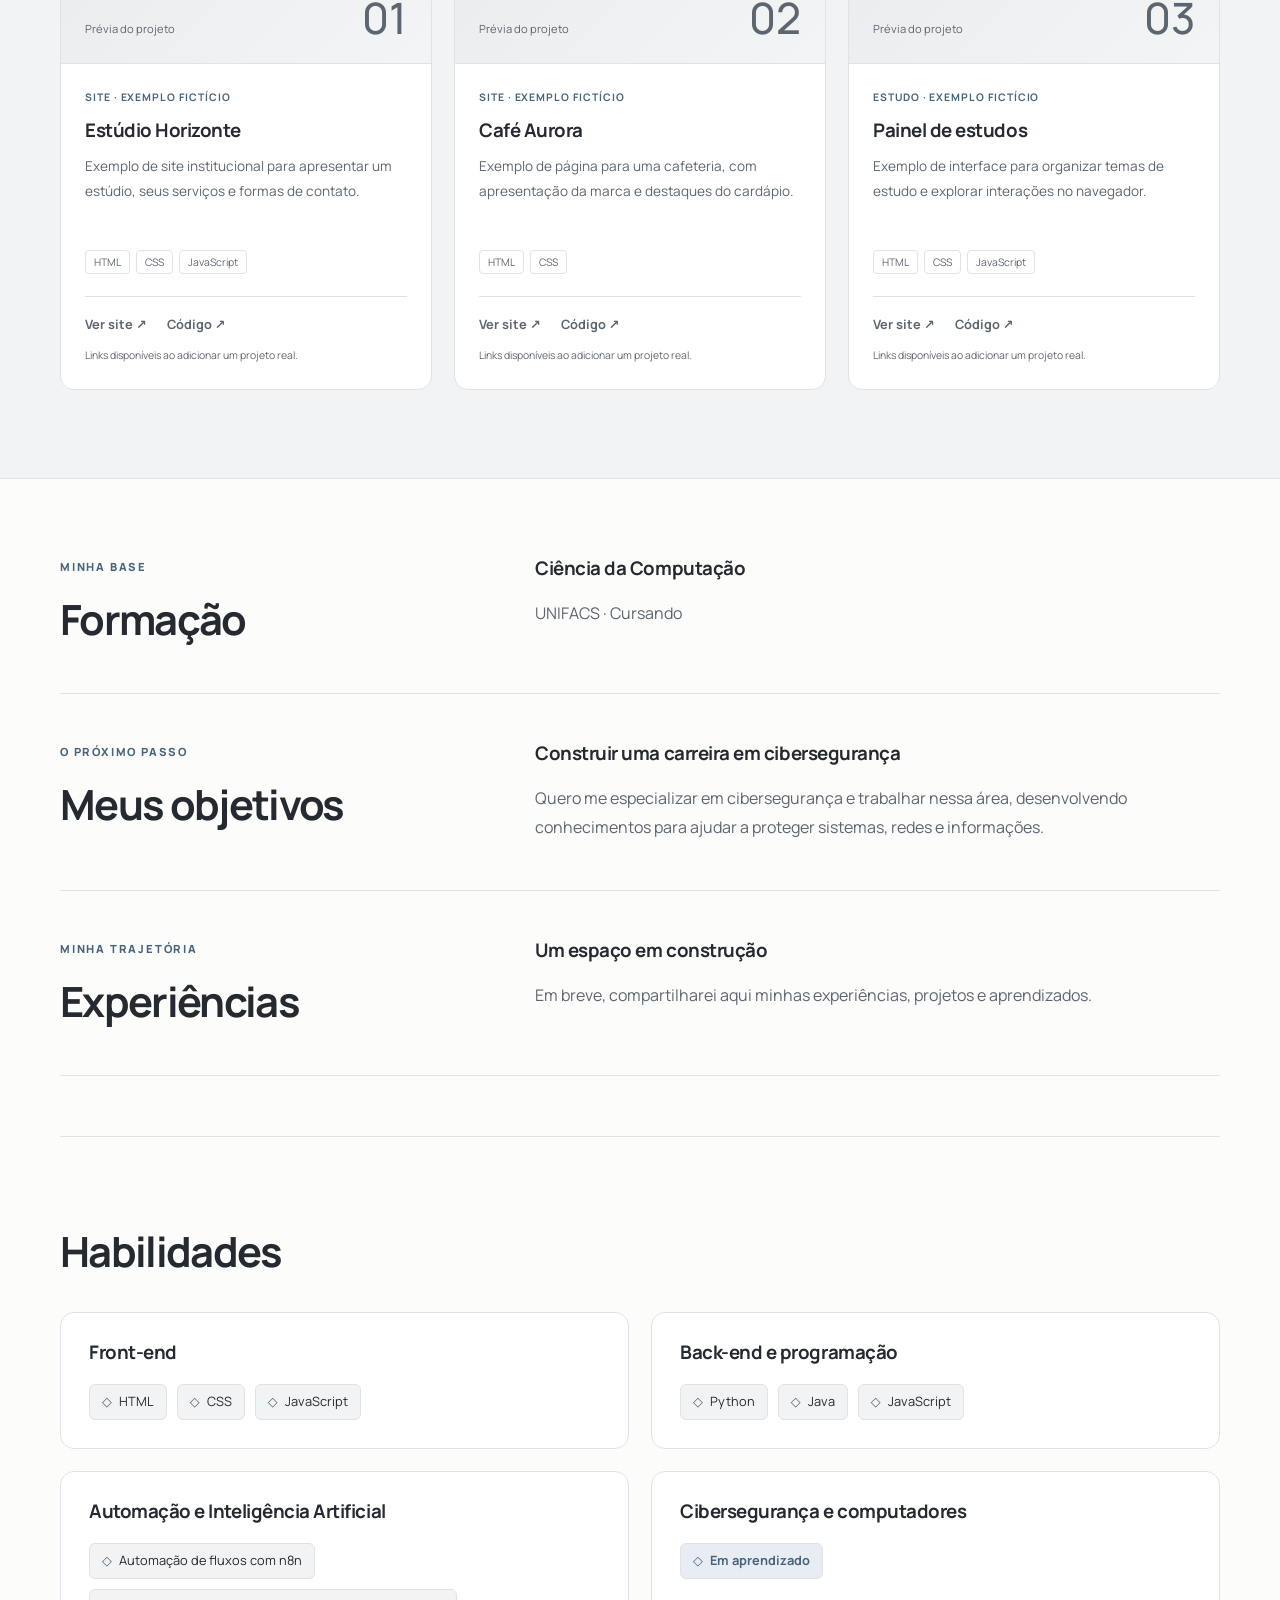
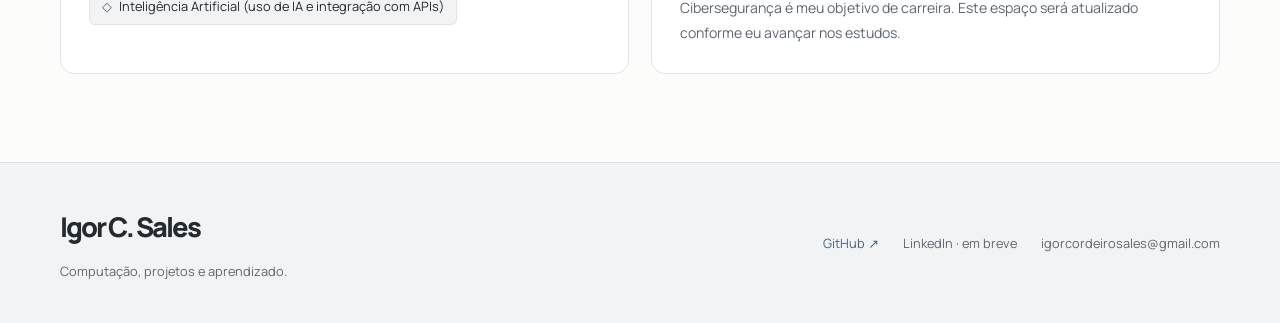
==== commit b5e2d062: "Otimiza nova foto, adiciona metadados sociais e headers de segurança e aprimora favicon e 404" ====
--- a/index.html
+++ b/index.html
@@ -5,17 +5,30 @@
     <meta name="viewport" content="width=device-width, initial-scale=1.0">
     <title>Igor C. Sales | Computação, projetos e cibersegurança</title>
     <meta name="description" content="Portfólio de Igor C. Sales, estudante de Ciência da Computação na UNIFACS. Conheça minha trajetória, meus projetos e meu interesse em cibersegurança.">
+    <meta name="theme-color" content="#fcfcfb">
+    <link rel="canonical" href="https://igordev-portifolio.vercel.app/">
+    <meta property="og:title" content="Igor C. Sales | Computação, projetos e cibersegurança">
+    <meta property="og:description" content="Portfólio de Igor C. Sales, estudante de Ciência da Computação na UNIFACS. Conheça minha trajetória, meus projetos e meu interesse em cibersegurança.">
     <meta property="og:type" content="website">
     <meta property="og:locale" content="pt_BR">
-    <meta property="og:title" content="Igor C. Sales | Computação, projetos e cibersegurança">
-    <meta property="og:description" content="Minha trajetória em Ciência da Computação, projetos e objetivo de atuar com cibersegurança.">
-    <!-- Adicione og:url, og:image e canonical quando tiver uma URL pública e uma imagem de compartilhamento. -->
+    <meta property="og:url" content="https://igordev-portifolio.vercel.app/">
+    <meta property="og:image" content="https://igordev-portifolio.vercel.app/img/og-image.png">
+    <meta property="og:image:type" content="image/png">
+    <meta property="og:image:width" content="1200">
+    <meta property="og:image:height" content="630">
+    <meta property="og:image:alt" content="Igor C. Sales — portfólio pessoal">
+    <meta name="twitter:card" content="summary_large_image">
+    <meta name="twitter:title" content="Igor C. Sales | Computação, projetos e cibersegurança">
+    <meta name="twitter:description" content="Portfólio de Igor C. Sales, estudante de Ciência da Computação na UNIFACS. Conheça minha trajetória, meus projetos e meu interesse em cibersegurança.">
+    <meta name="twitter:image" content="https://igordev-portifolio.vercel.app/img/og-image.png">
+    <meta name="twitter:image:alt" content="Igor C. Sales — portfólio pessoal">
     <link rel="preconnect" href="https://fonts.googleapis.com">
     <link rel="preconnect" href="https://fonts.gstatic.com" crossorigin>
     <link href="https://fonts.googleapis.com/css2?family=Manrope:wght@400;500;600;700;800&display=swap" rel="stylesheet">
     <link rel="alternate" hreflang="pt-BR" href="https://igordev-portifolio.vercel.app/">
     <link rel="alternate" hreflang="en" href="https://igordev-portifolio.vercel.app/en.html">
     <link rel="alternate" hreflang="x-default" href="https://igordev-portifolio.vercel.app/">
+    <link rel="icon" href="favicon.ico" sizes="32x32">
     <link rel="icon" href="favicon.svg" type="image/svg+xml">
     <link rel="stylesheet" href="style.css">
     <script src="script.js" defer></script>
@@ -60,8 +73,11 @@
             </div>
             <aside class="profile-panel" aria-label="Apresentação de Igor C. Sales">
                 <div class="photo-placeholder">
-                    <!-- A foto pessoal aparece somente na cópia local. Não incluir o arquivo no envio ao GitHub. -->
-                    <span class="photo-monogram" aria-hidden="true">ICS</span><span class="sr-only">Espaço reservado para foto de Igor C. Sales</span>
+                    <!-- Foto otimizada: WebP com fallback JPG; manter as dimensões reais. -->
+                    <picture>
+                        <source srcset="img/foto-igor.webp" type="image/webp">
+                        <img src="img/foto-igor.jpg" alt="Foto de Igor C. Sales" width="702" height="868" loading="lazy" decoding="async">
+                    </picture>
                 </div>
                 <p class="profile-name">Igor C. Sales</p>
                 <p class="profile-detail">Ciência da Computação<br>UNIFACS</p>
--- a/style.css
+++ b/style.css
@@ -74,7 +74,8 @@
 .button-secondary:hover { border-color: var(--accent); background: var(--accent-soft); }
 .profile-panel { padding: 38px 24px; border: 1px solid var(--border); border-radius: var(--radius); background: linear-gradient(150deg, var(--paper), var(--surface)); text-align: center; }
 .photo-placeholder { width: 180px; height: 180px; margin: 0 auto 24px; border: 6px solid var(--photo-border); outline: 1px solid var(--border); border-radius: 50%; overflow: hidden; position: relative; display: grid; place-items: center; background: var(--preview); box-shadow: 0 6px 24px var(--shadow-color); }
-.photo-placeholder img { width: 100%; height: 100%; object-fit: cover; object-position: center 40%; transform: scale(1.6); transform-origin: right 42%; }
+.photo-placeholder picture { display: block; width: 100%; height: 100%; }
+.photo-placeholder img { width: 100%; height: 100%; object-fit: cover; object-position: 45% 25%; }
 .photo-monogram { color: var(--accent); font-size: 3.4rem; font-weight: 600; }
 .profile-name { color: var(--text); margin-bottom: 4px; font-size: 1.2rem; font-weight: 700; }
 .profile-detail { font-size: .83rem; }
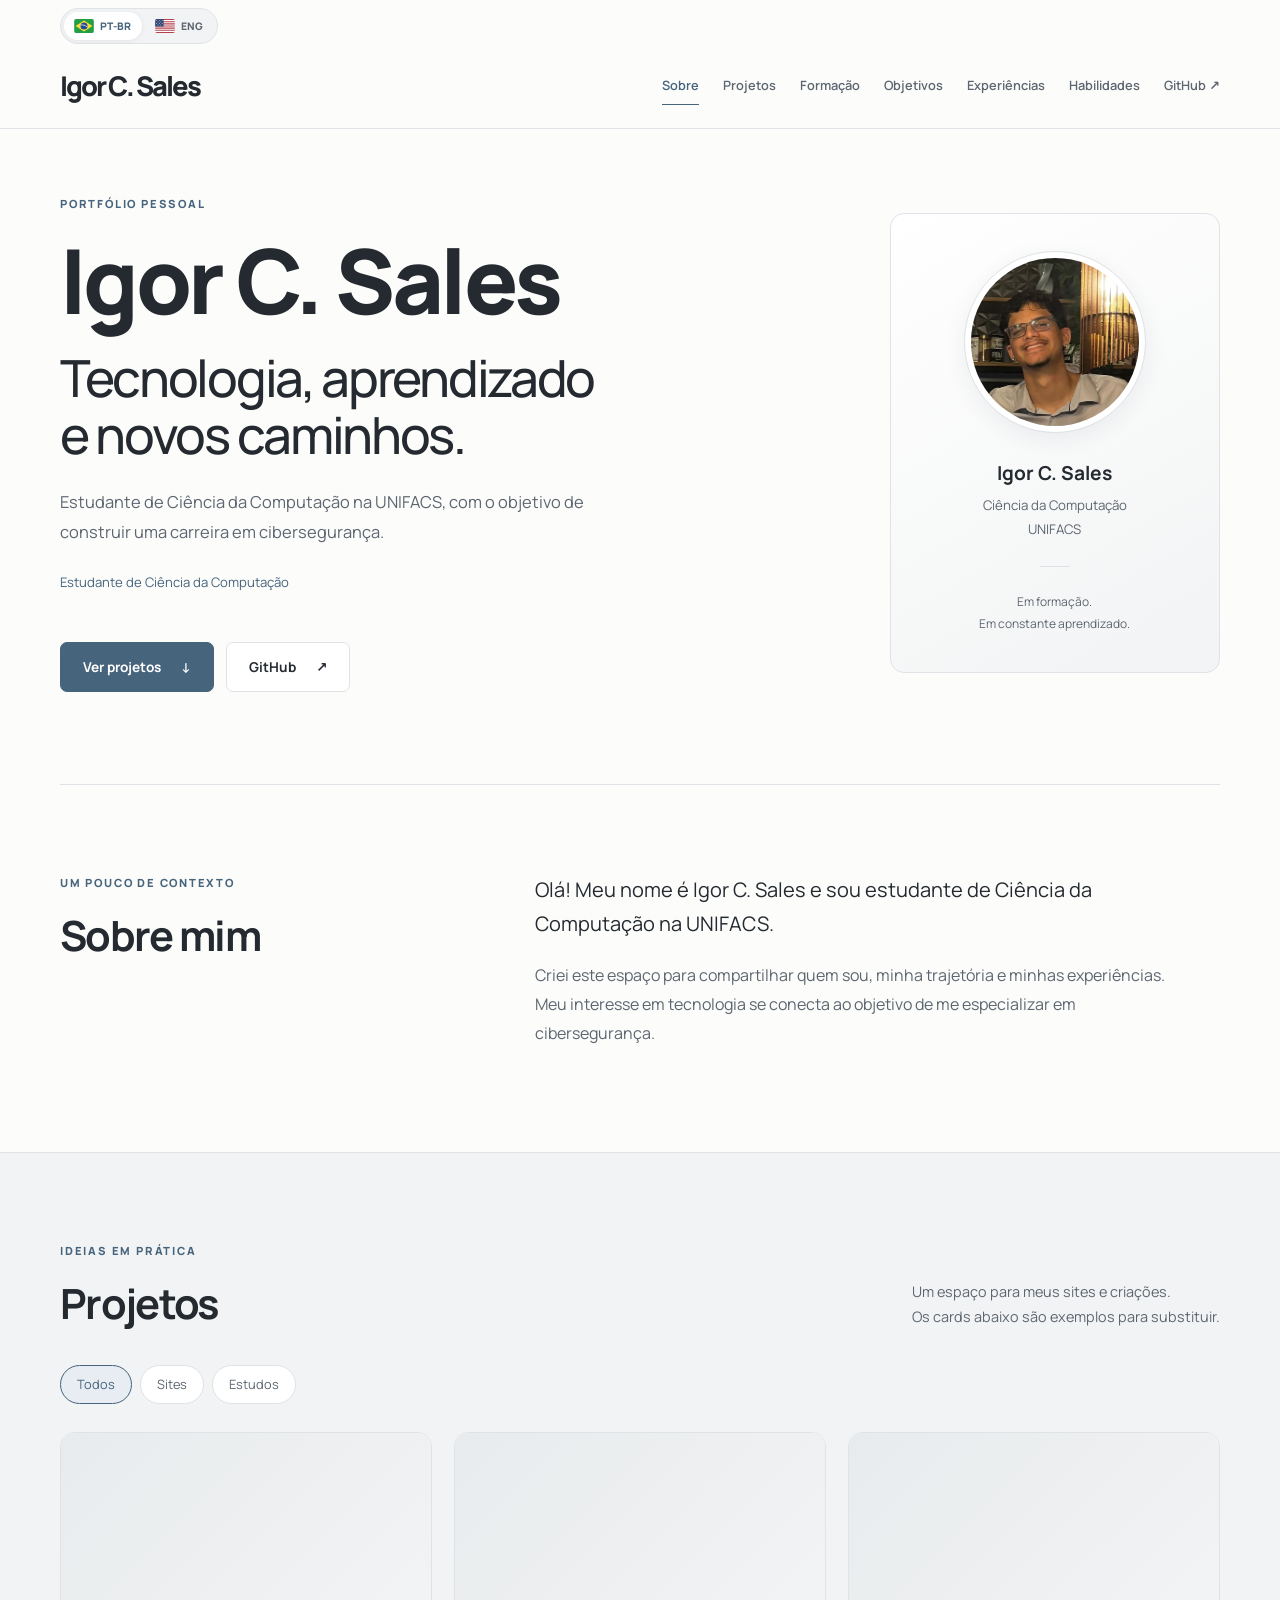
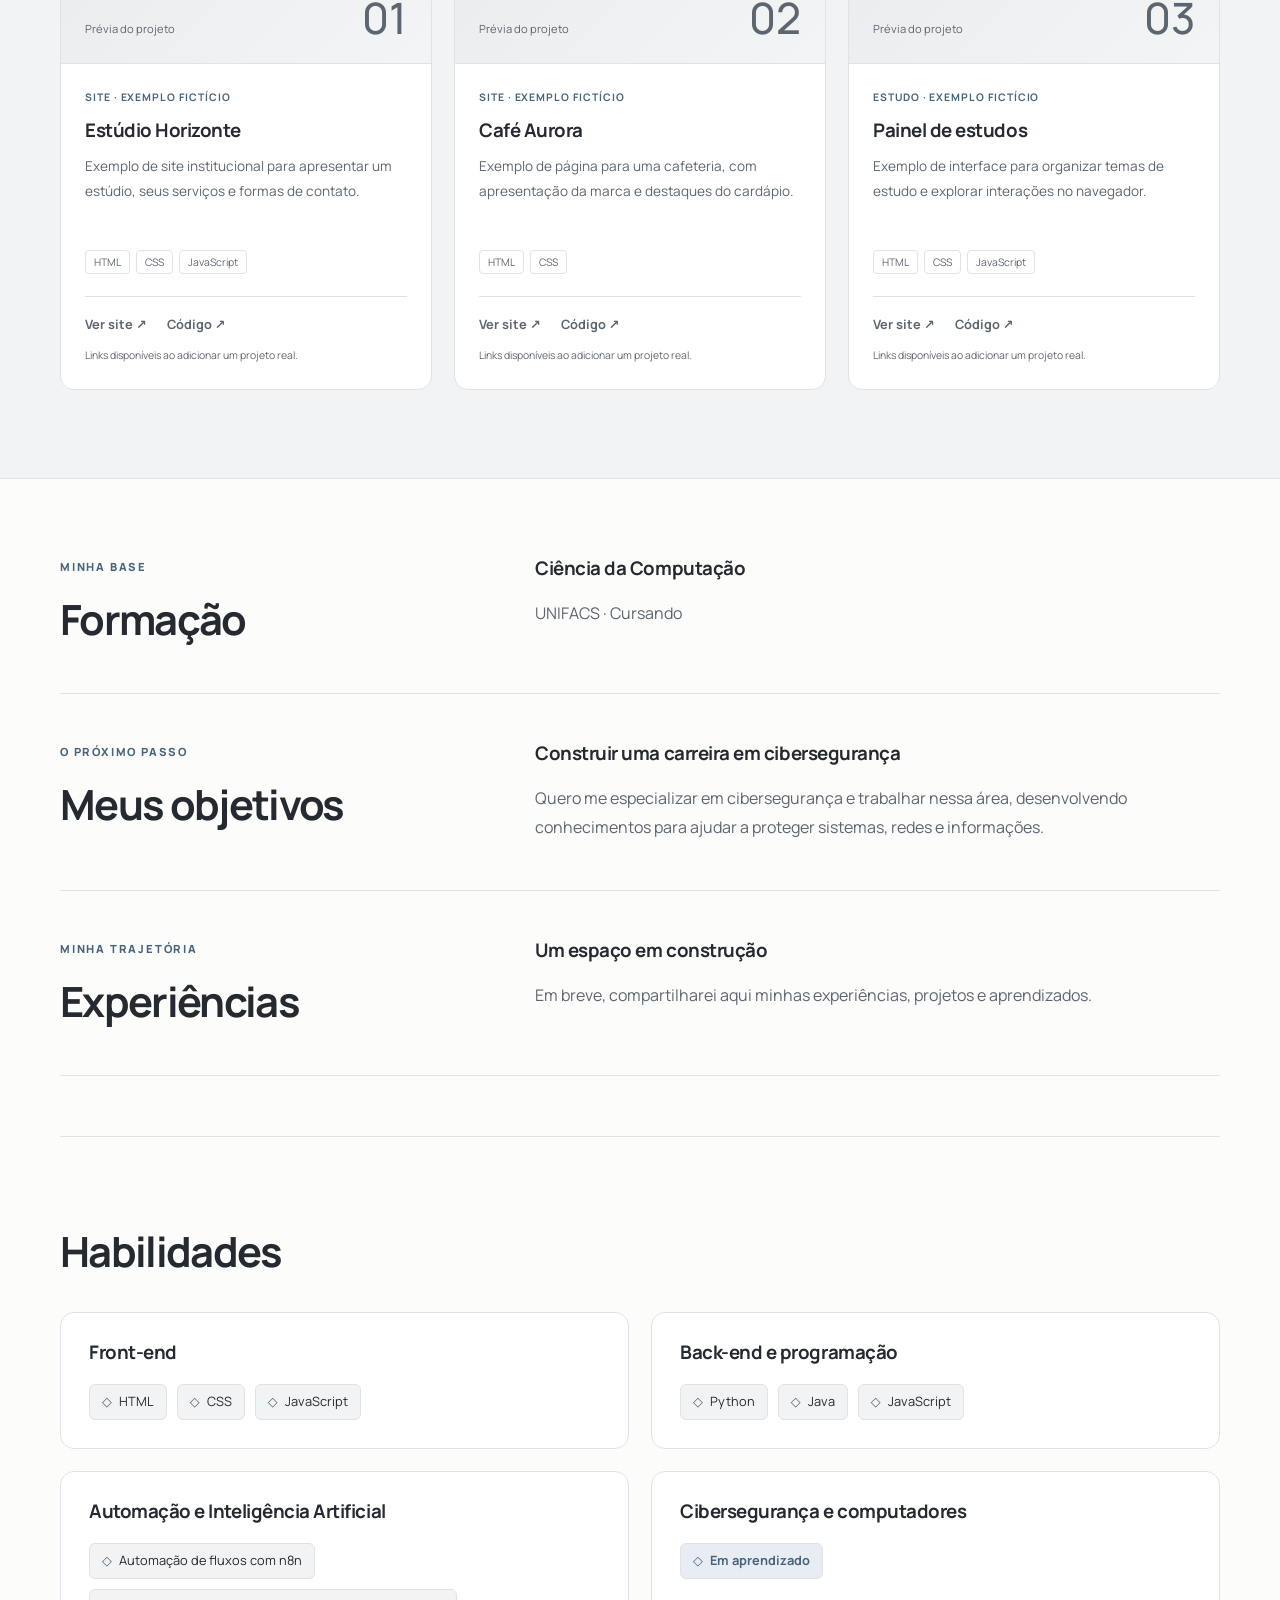
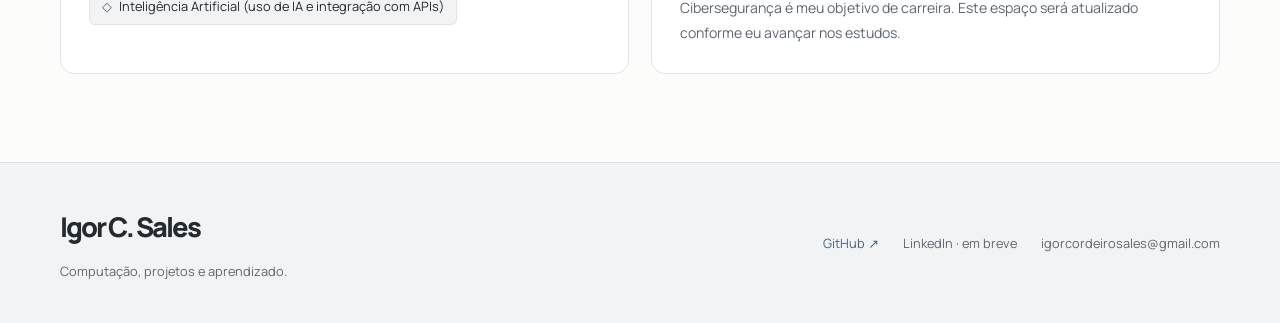
==== commit c995a624: "Refina tamanho da foto e nomes acessíveis dos idiomas após auditoria Lighthouse" ====
--- a/index.html
+++ b/index.html
@@ -40,8 +40,8 @@
         <div class="language-bar container">
             <!-- Links funcionam sem JavaScript; a página ativa é indicada por aria-current. -->
             <nav class="language-switch" aria-label="Escolher idioma">
-                <a href="index.html" lang="pt-BR" hreflang="pt-BR" aria-label="Português do Brasil" aria-current="page"><img src="flag-br.svg" alt="" width="20" height="14"><span>PT-BR</span></a>
-                <a href="en.html" lang="en" hreflang="en" aria-label="Ler em inglês"><img src="flag-us.svg" alt="" width="20" height="14"><span>ENG</span></a>
+                <a href="index.html" lang="pt-BR" hreflang="pt-BR" aria-label="PT-BR — Português do Brasil" aria-current="page"><img src="flag-br.svg" alt="" width="20" height="14"><span>PT-BR</span></a>
+                <a href="en.html" lang="en" hreflang="en" aria-label="ENG — Ler em inglês"><img src="flag-us.svg" alt="" width="20" height="14"><span>ENG</span></a>
             </nav>
         </div>
         <nav class="navigation container" aria-label="Navegação principal">
@@ -76,7 +76,7 @@
                     <!-- Foto otimizada: WebP com fallback JPG; manter as dimensões reais. -->
                     <picture>
                         <source srcset="img/foto-igor.webp" type="image/webp">
-                        <img src="img/foto-igor.jpg" alt="Foto de Igor C. Sales" width="702" height="868" loading="lazy" decoding="async">
+                        <img src="img/foto-igor.jpg" alt="Foto de Igor C. Sales" width="360" height="445" loading="lazy" decoding="async">
                     </picture>
                 </div>
                 <p class="profile-name">Igor C. Sales</p>
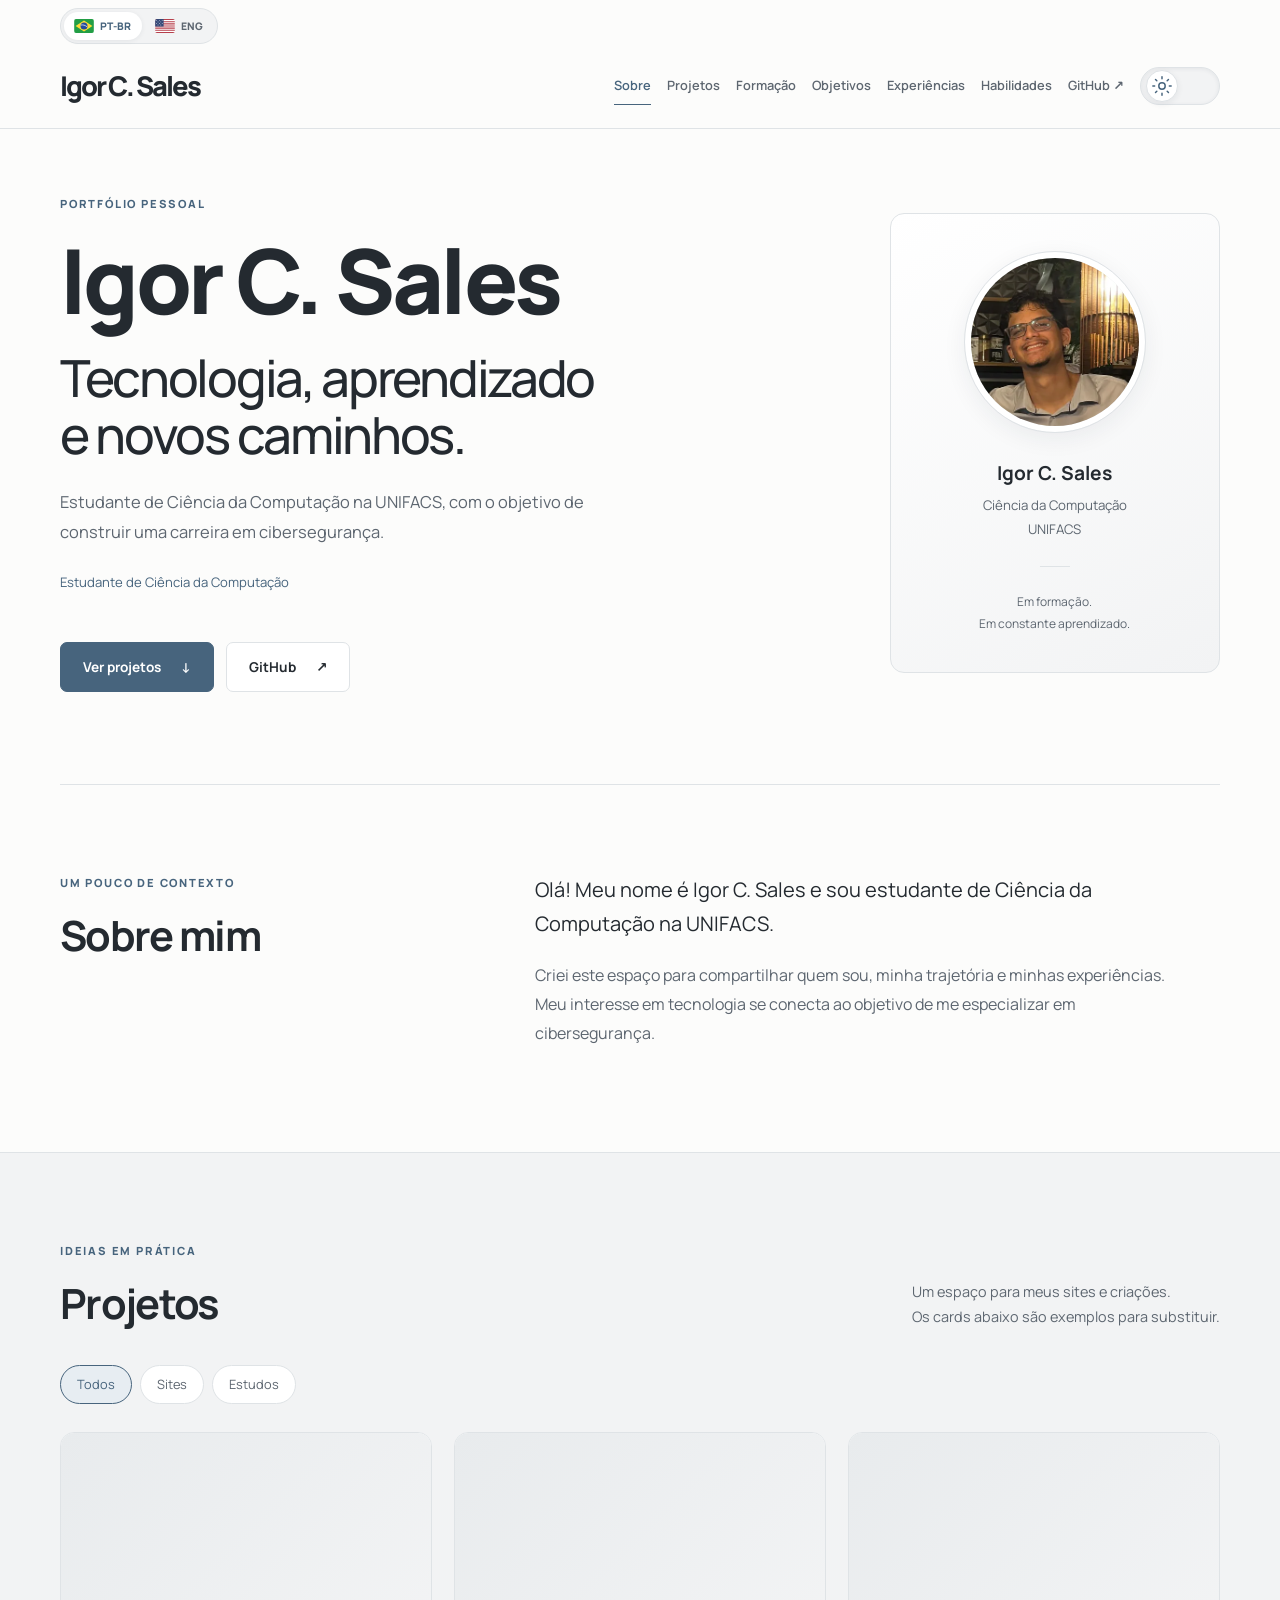
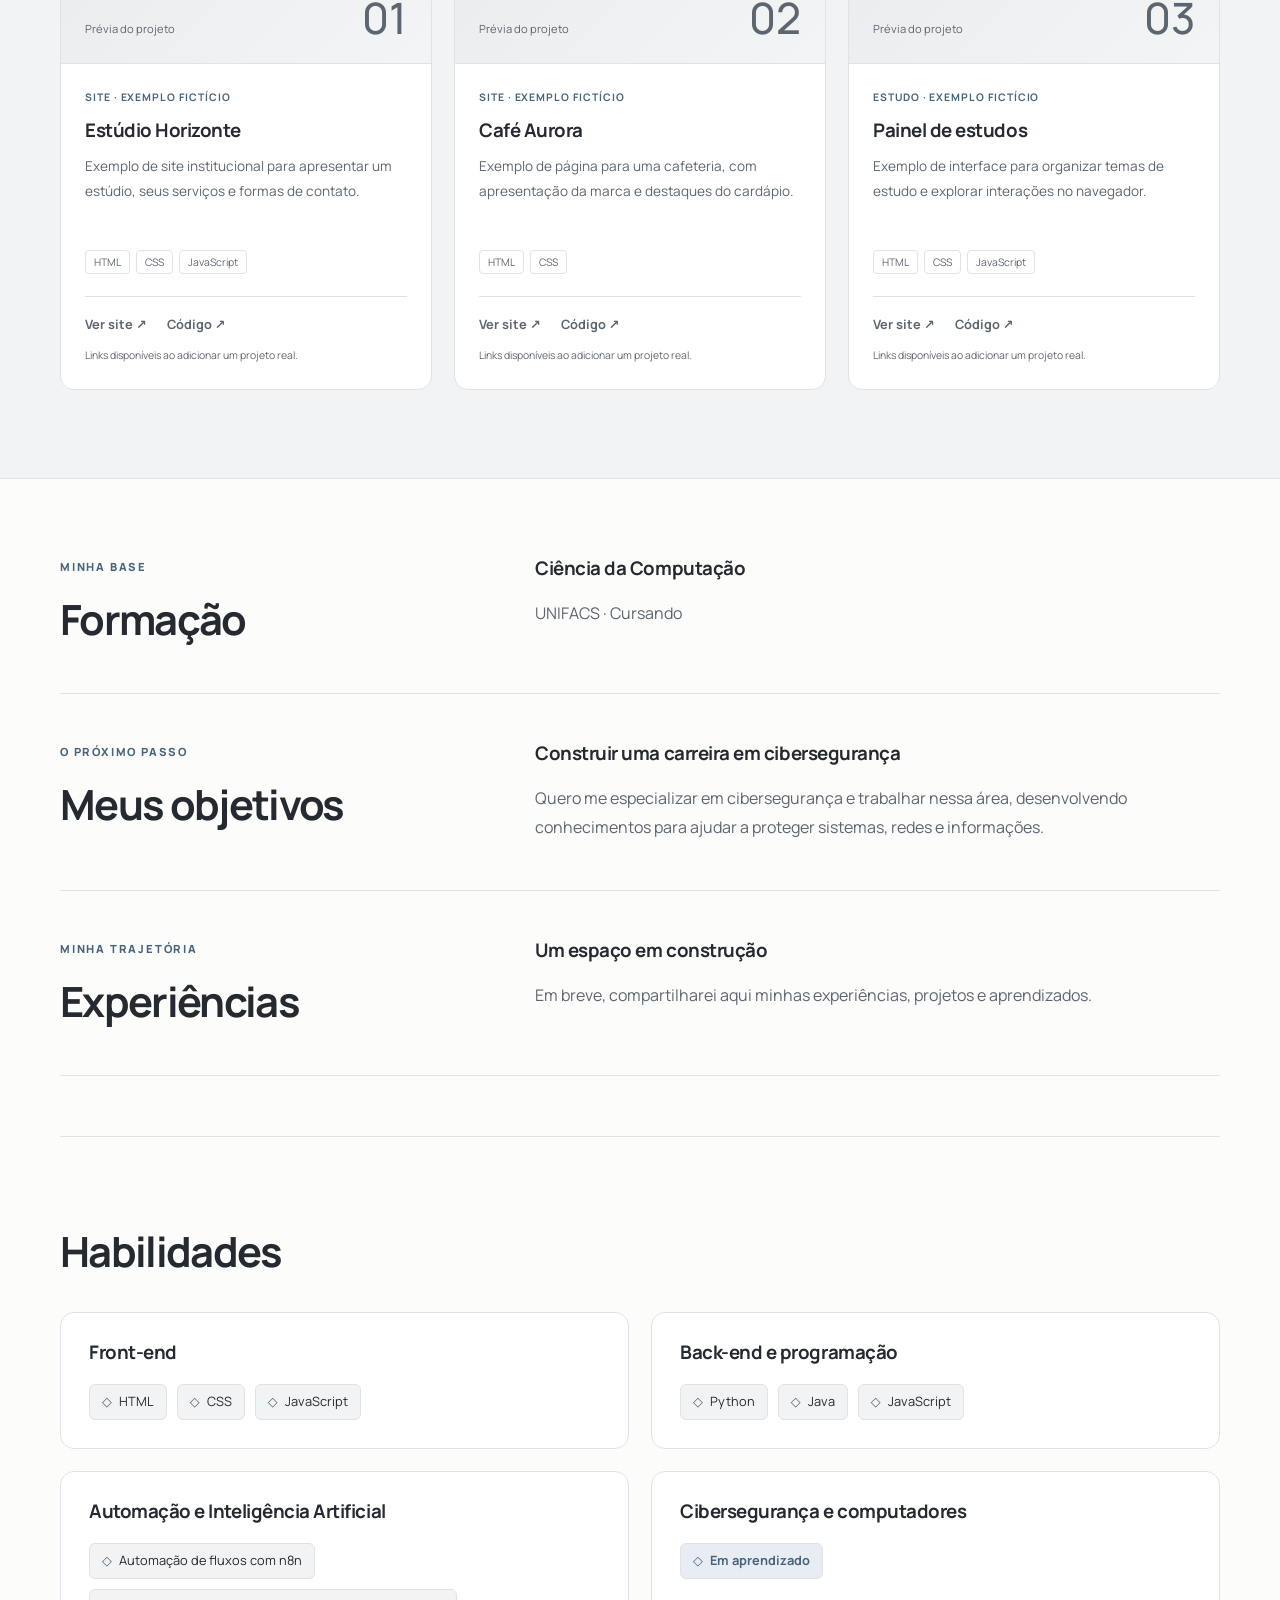
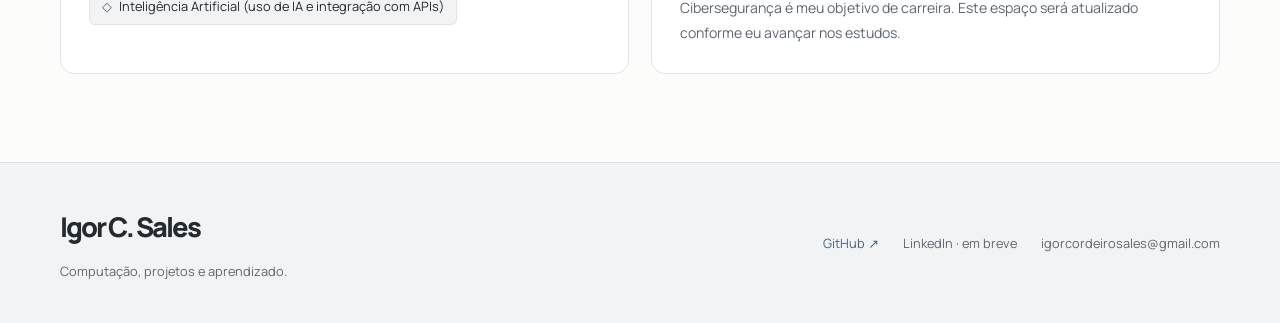
==== commit f288c9c1: "Adiciona tema escuro persistente com switch acessível, revelação circular e CSP por hash" ====
--- a/index.html
+++ b/index.html
@@ -6,6 +6,8 @@
     <title>Igor C. Sales | Computação, projetos e cibersegurança</title>
     <meta name="description" content="Portfólio de Igor C. Sales, estudante de Ciência da Computação na UNIFACS. Conheça minha trajetória, meus projetos e meu interesse em cibersegurança.">
     <meta name="theme-color" content="#fcfcfb">
+    <!-- Script mínimo antes do CSS; hash correspondente na CSP de vercel.json. -->
+    <script>(()=>{let t;try{t=localStorage.getItem('portfolio-theme')}catch{}if(t!=='light'&&t!=='dark')t=matchMedia('(prefers-color-scheme: dark)').matches?'dark':'light';document.documentElement.dataset.theme=t;const m=document.querySelector('meta[name="theme-color"]');if(m)m.content=t==='dark'?'#1b2027':'#fcfcfb'})();</script>
     <link rel="canonical" href="https://igordev-portifolio.vercel.app/">
     <meta property="og:title" content="Igor C. Sales | Computação, projetos e cibersegurança">
     <meta property="og:description" content="Portfólio de Igor C. Sales, estudante de Ciência da Computação na UNIFACS. Conheça minha trajetória, meus projetos e meu interesse em cibersegurança.">
@@ -32,6 +34,7 @@
     <link rel="icon" href="favicon.svg" type="image/svg+xml">
     <link rel="stylesheet" href="style.css">
     <script src="script.js" defer></script>
+    <script src="theme.js" defer></script>
 </head>
 <body>
     <a class="skip-link" href="#conteudo">Pular para o conteúdo</a>
@@ -55,6 +58,19 @@
                 <li><a href="#experiencias">Experiências</a></li>
                 <li><a href="#habilidades">Habilidades</a></li>
                 <li><a href="https://github.com/tocadosdev" target="_blank" rel="noopener noreferrer" aria-label="Perfil de Igor C. Sales no GitHub, abre em nova aba">GitHub <span aria-hidden="true">↗</span></a></li>
+                <li class="theme-menu-item"><button class="theme-toggle" type="button" aria-label="Ativar modo escuro" aria-pressed="false" hidden>
+                        <span class="theme-track" aria-hidden="true"></span>
+                        <span class="theme-knob" aria-hidden="true">
+                            <svg class="theme-icon theme-sun" viewBox="0 0 24 24" width="22" height="22" fill="none" stroke="currentColor" stroke-width="1.6" stroke-linecap="round" focusable="false">
+                                <circle cx="12" cy="12" r="3.5"/>
+                                <g class="theme-sun-rays"><path d="M12 2v2M12 20v2M2 12h2M20 12h2M4.93 4.93l1.42 1.42M17.65 17.65l1.42 1.42M4.93 19.07l1.42-1.42M17.65 6.35l1.42-1.42"/></g>
+                            </svg>
+                            <svg class="theme-icon theme-moon" viewBox="0 0 24 24" width="22" height="22" fill="none" stroke="currentColor" stroke-width="1.6" stroke-linecap="round" stroke-linejoin="round" focusable="false">
+                                <path d="M18.3 15.7A7.3 7.3 0 0 1 8.3 5.7a7.5 7.5 0 1 0 10 10Z"/>
+                                <g class="theme-stars"><path d="M17 3v4M15 5h4M21 9v2M20 10h2"/></g>
+                            </svg>
+                        </span>
+                    </button></li>
             </ul>
         </nav>
     </header>
--- a/style.css
+++ b/style.css
@@ -15,11 +15,40 @@
     --glass: rgb(252 252 251 / 94%);
     --shadow-color: rgb(28 42 55 / 7%);
     --photo-border: #ffffff;
+    --on-accent: #ffffff;
+    --transparent: transparent;
+    --switch-glow: rgb(71 100 125 / 16%);
+    --photo-brightness: 1;
     --font-body: "Manrope", system-ui, -apple-system, "Segoe UI", sans-serif;
     --font-heading: var(--font-body);
     --page-width: 1160px;
     --header-height: 90px;
     --radius: 14px;
+}
+
+
+/* Tema escuro: ajuste as cores abaixo. A paleta clara permanece no :root acima.
+   Ao mudar --background, ajuste também as duas cores do script inicial no HTML
+   e recalcule seu hash SHA-256 no vercel.json. O restante usa apenas variáveis. */
+html[data-theme="dark"] {
+    color-scheme: dark;
+    --background: #1b2027;
+    --surface: #222932;
+    --paper: #272f39;
+    --text: #edf1f5;
+    --muted: #b4bec9;
+    --accent: #a3bed5;
+    --accent-hover: #c0d3e3;
+    --accent-soft: #303f50;
+    --border: #46515f;
+    --preview: #29323d;
+    --preview-end: #232b35;
+    --glass: rgb(27 32 39 / 94%);
+    --shadow-color: rgb(9 13 18 / 24%);
+    --photo-border: #394452;
+    --on-accent: #1b2027;
+    --switch-glow: rgb(163 190 213 / 16%);
+    --photo-brightness: .96;
 }
 
 /* 2. Base e navegação por teclado. O conteúdo permanece acessível sem JavaScript. */
@@ -53,7 +82,7 @@
 .brand { color: var(--text); font-size: 1.7rem; font-weight: 800; letter-spacing: -.07em; }
 .brand span { color: var(--accent); }
 .nav-links { width: 100%; list-style: none; padding: 0; margin: 0; display: flex; flex-wrap: wrap; gap: 8px 18px; }
-.nav-links a { display: block; padding: 7px 0; color: var(--muted); font-size: .8rem; font-weight: 600; border-bottom: 1px solid transparent; transition: color .2s, border-color .2s; }
+.nav-links a { display: block; padding: 7px 0; color: var(--muted); font-size: .8rem; font-weight: 600; border-bottom: 1px solid var(--transparent); transition: color .2s, border-color .2s; }
 .nav-links a:hover, .nav-links a.active { color: var(--accent); border-color: var(--accent); }
 .menu-toggle { padding: 8px 12px; display: flex; align-items: center; gap: 14px; border: 1px solid var(--border); border-radius: 6px; color: var(--text); background: var(--paper); font-size: .85rem; }
 .menu-ready .nav-links { flex-direction: column; }
@@ -68,8 +97,8 @@
 .typewriter { color: var(--accent); font-size: .82rem; min-height: 3.6em; max-width: 530px; margin: 24px 0; }
 .hero-actions { display: flex; flex-wrap: wrap; gap: 12px; }
 .button { display: inline-flex; align-items: center; justify-content: center; gap: 20px; padding: 12px 22px; border: 1px solid var(--border); border-radius: 7px; font-size: .85rem; font-weight: 700; transition: background-color .2s, border-color .2s; }
-.button-primary { color: var(--paper); background: var(--accent); border-color: var(--accent); }
-.button-primary:hover { color: var(--paper); background: var(--accent-hover); border-color: var(--accent-hover); }
+.button-primary { color: var(--on-accent); background: var(--accent); border-color: var(--accent); }
+.button-primary:hover { color: var(--on-accent); background: var(--accent-hover); border-color: var(--accent-hover); }
 .button-secondary { color: var(--text); background: var(--paper); }
 .button-secondary:hover { border-color: var(--accent); background: var(--accent-soft); }
 .profile-panel { padding: 38px 24px; border: 1px solid var(--border); border-radius: var(--radius); background: linear-gradient(150deg, var(--paper), var(--surface)); text-align: center; }
@@ -192,3 +221,41 @@
     .hero, body.menu-ready .hero { padding-top: 194px; }
 }
 @media (prefers-reduced-motion: reduce) { .language-switch a { transition: none; } }
+
+/* Cores fluem por 350ms; o movimento fica separado das cores do tema. */
+html.theme-ready, html.theme-ready * {
+    transition: background-color .35s ease, color .35s ease, border-color .35s ease, box-shadow .35s ease, fill .35s ease, stroke .35s ease;
+}
+html.theme-ready .project-card { transition: background-color .35s, color .35s, border-color .35s, box-shadow .35s, transform .25s; }
+.photo-placeholder img { filter: brightness(var(--photo-brightness)); }
+.theme-menu-item { display: flex; justify-content: flex-end; align-items: center; margin-left: auto; }
+.theme-toggle { display: block; position: relative; width: 80px; height: 44px; flex-shrink: 0; border: 0; padding: 0; border-radius: 999px; background: var(--transparent); color: var(--accent); -webkit-tap-highlight-color: var(--transparent); }
+.theme-track { position: absolute; inset: 3px 0; border: 1px solid var(--border); border-radius: inherit; background: var(--surface); box-shadow: inset 0 1px 4px var(--shadow-color); }
+.theme-toggle:hover .theme-track, .theme-toggle:focus-visible .theme-track { border-color: var(--accent); box-shadow: 0 0 16px var(--switch-glow); }
+.theme-knob { position: absolute; top: 6px; left: 6px; width: 32px; height: 32px; border-radius: 50%; background: var(--paper); border: 1px solid var(--border); box-shadow: 0 2px 6px var(--shadow-color); display: grid; place-items: center; }
+html.theme-ready .theme-knob { transition: transform .35s cubic-bezier(.22,.61,.36,1), background-color .35s, border-color .35s, box-shadow .35s; }
+html[data-theme="dark"] .theme-knob { transform: translateX(36px); }
+.theme-icon { position: absolute; inset: 4px; width: 22px; height: 22px; transform-origin: center; }
+html.theme-ready .theme-icon { transition: opacity .3s ease, transform .35s ease; }
+.theme-moon { opacity: 0; transform: rotate(-70deg) scale(.6); }
+html[data-theme="dark"] .theme-moon { opacity: 1; transform: rotate(0) scale(1); }
+html[data-theme="dark"] .theme-sun { opacity: 0; transform: rotate(70deg) scale(.6); }
+.theme-sun-rays { transform-origin: 12px 12px; animation: sun-orbit 24s linear infinite; }
+.theme-stars { animation: star-glimmer 5s ease-in-out infinite; }
+@keyframes sun-orbit { to { transform: rotate(360deg); } }
+@keyframes star-glimmer { 50% { opacity: .45; } }
+html[data-theme="dark"] .theme-sun-rays, html:not([data-theme="dark"]) .theme-stars { animation-play-state: paused; }
+.not-found-header { display: flex; align-items: center; justify-content: space-between; gap: 20px; }
+@media (min-width: 960px) {
+    .navigation { gap: 20px; }
+    .navigation .brand { white-space: nowrap; }
+    .nav-links, .menu-ready .nav-links { gap: 16px; align-items: center; }
+}
+/* A API revela o novo tema a partir do botão. Nenhuma animação é obrigatória. */
+html.theme-revealing *, html.theme-revealing { transition: none !important; }
+html.theme-revealing::view-transition-old(root), html.theme-revealing::view-transition-new(root) { animation: none; mix-blend-mode: normal; }
+html.theme-revealing::view-transition-old(root) { z-index: 1; }
+html.theme-revealing::view-transition-new(root) { z-index: 2; }
+@media (prefers-reduced-motion: reduce) {
+    html.theme-ready, html.theme-ready *, .theme-sun-rays, .theme-stars { transition: none !important; animation: none !important; }
+}
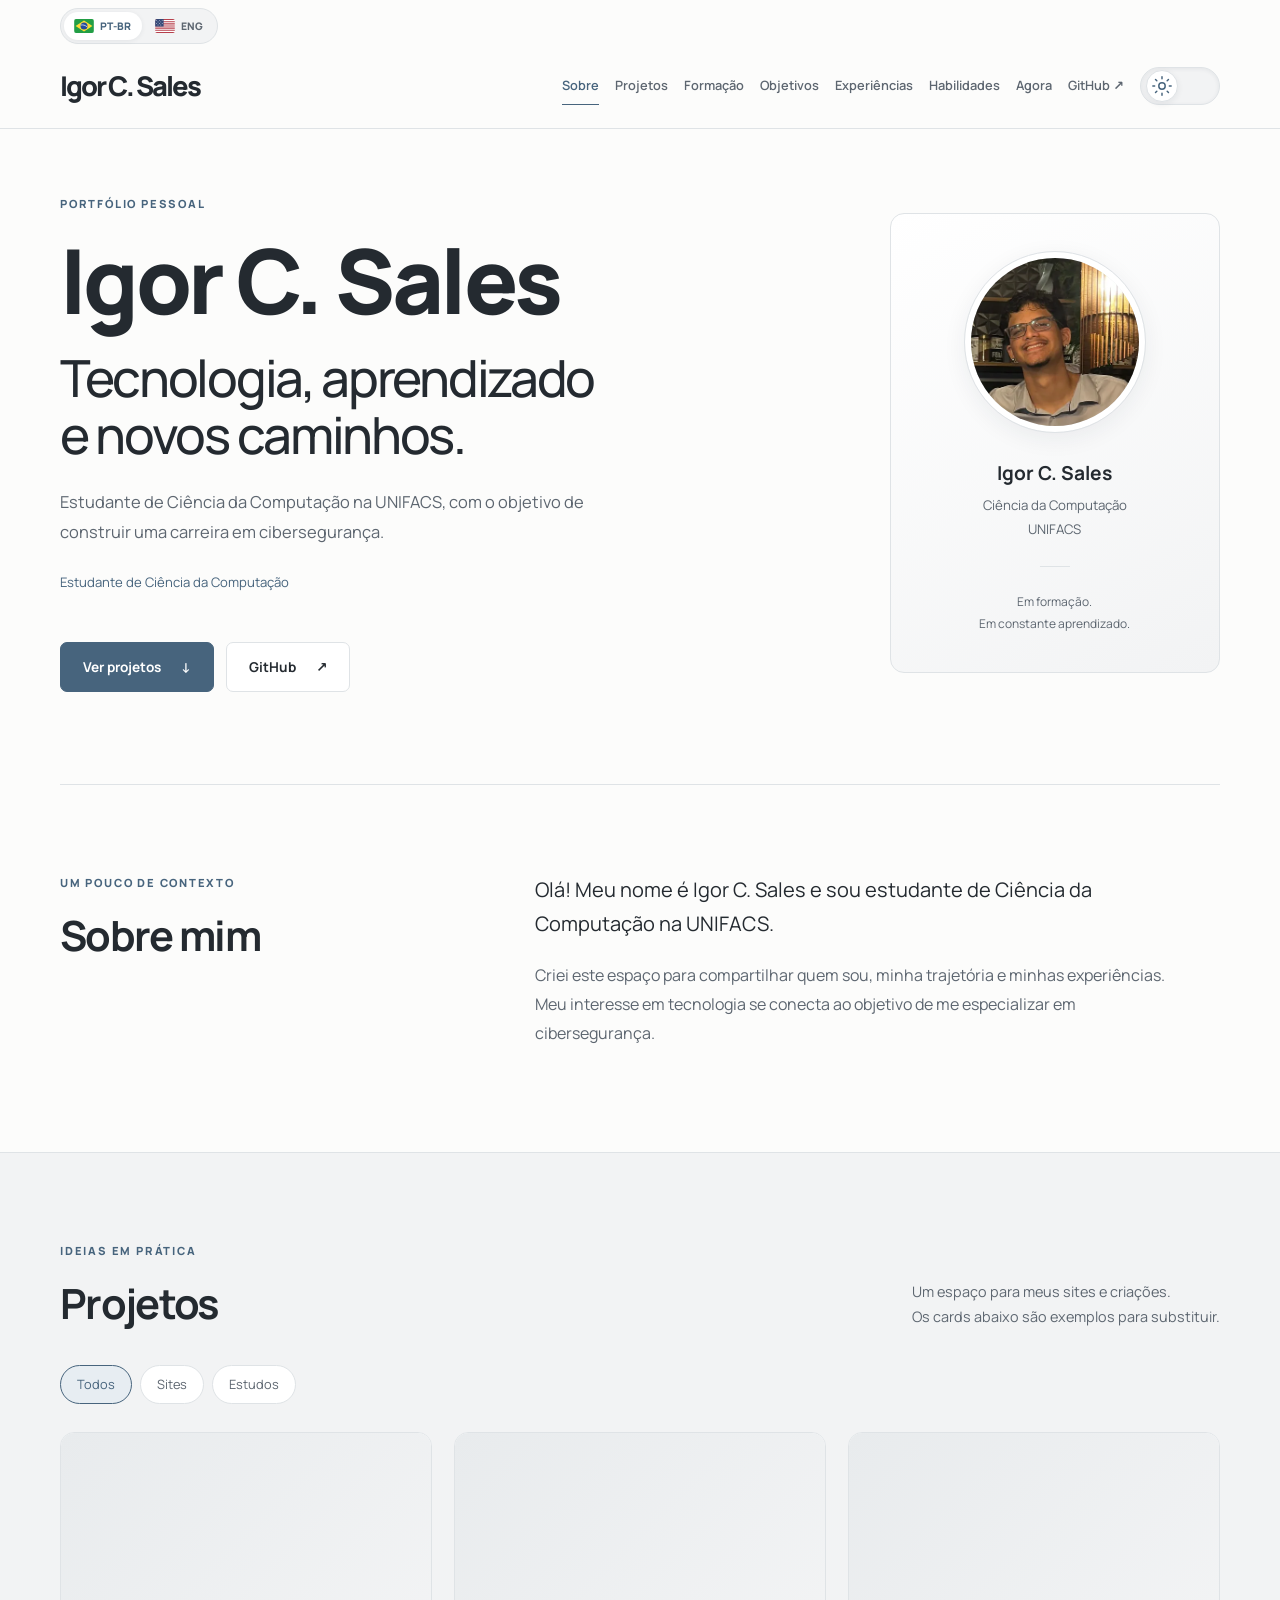
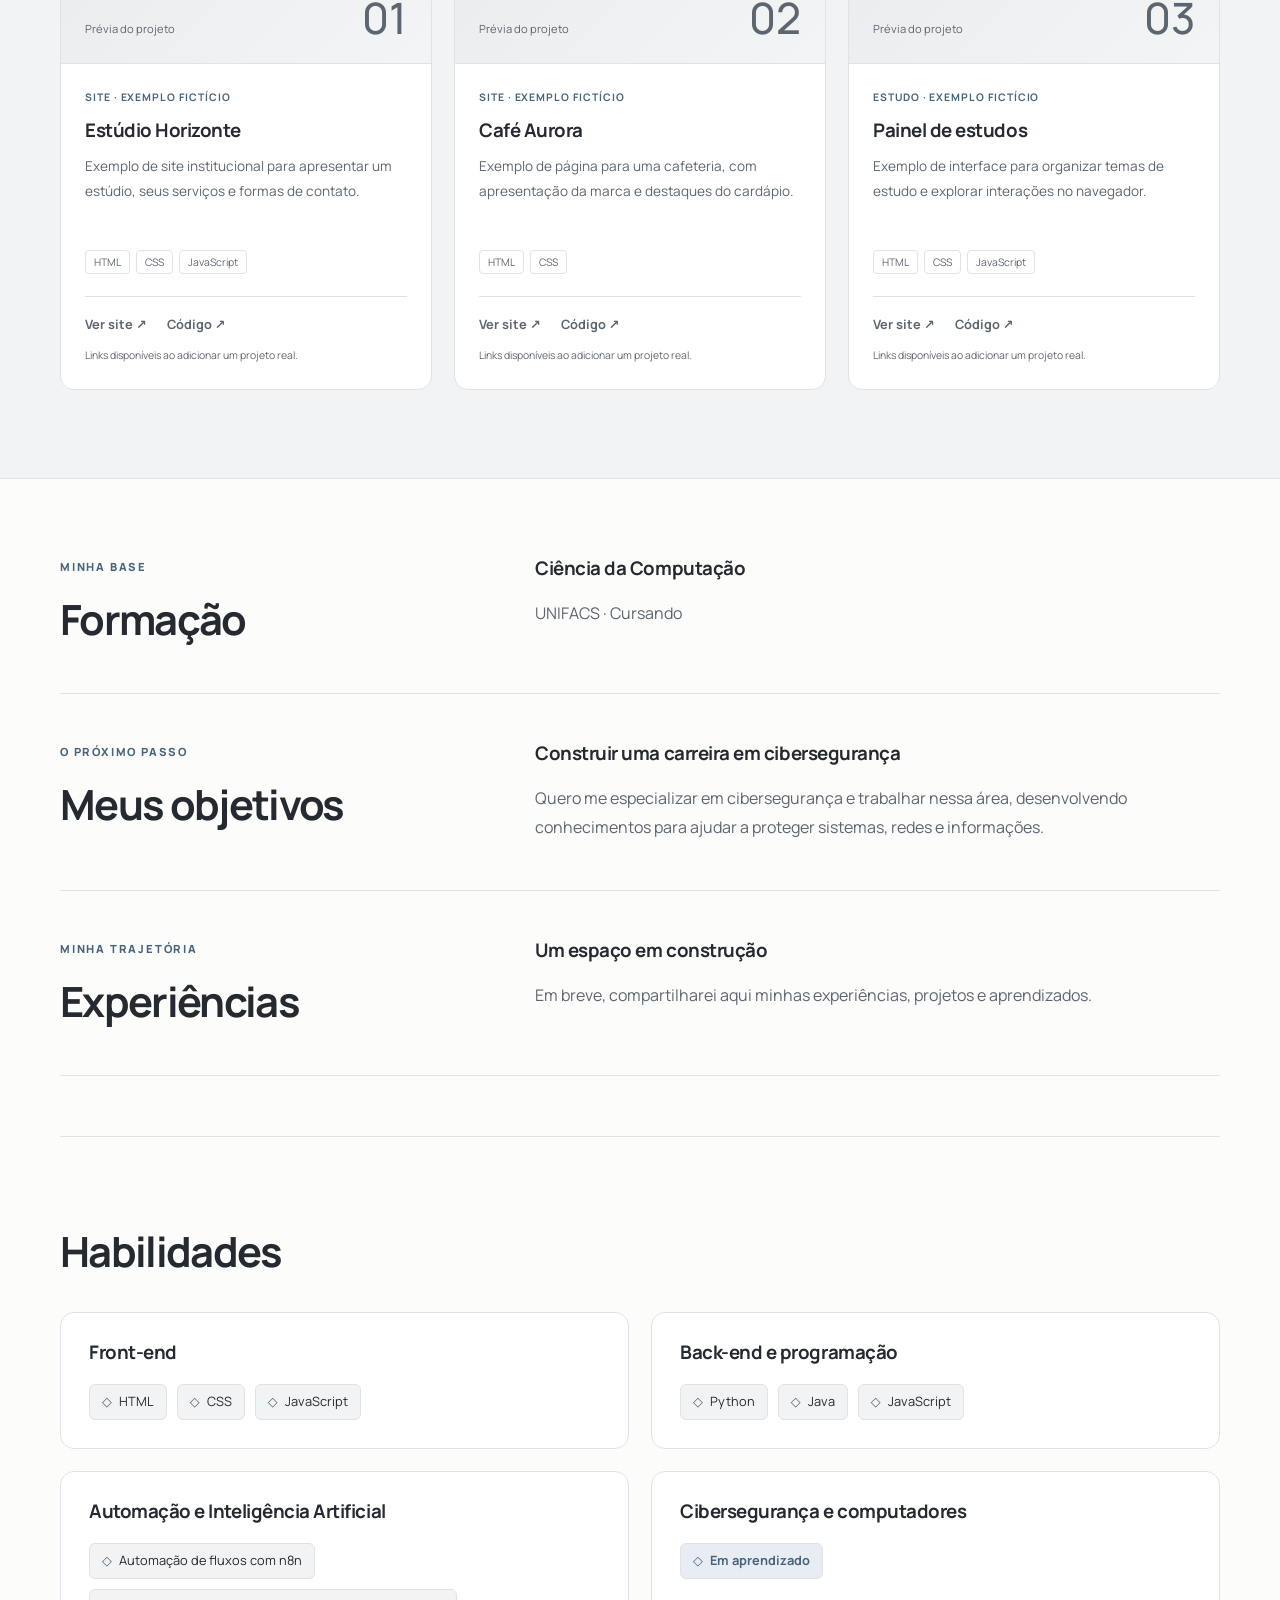
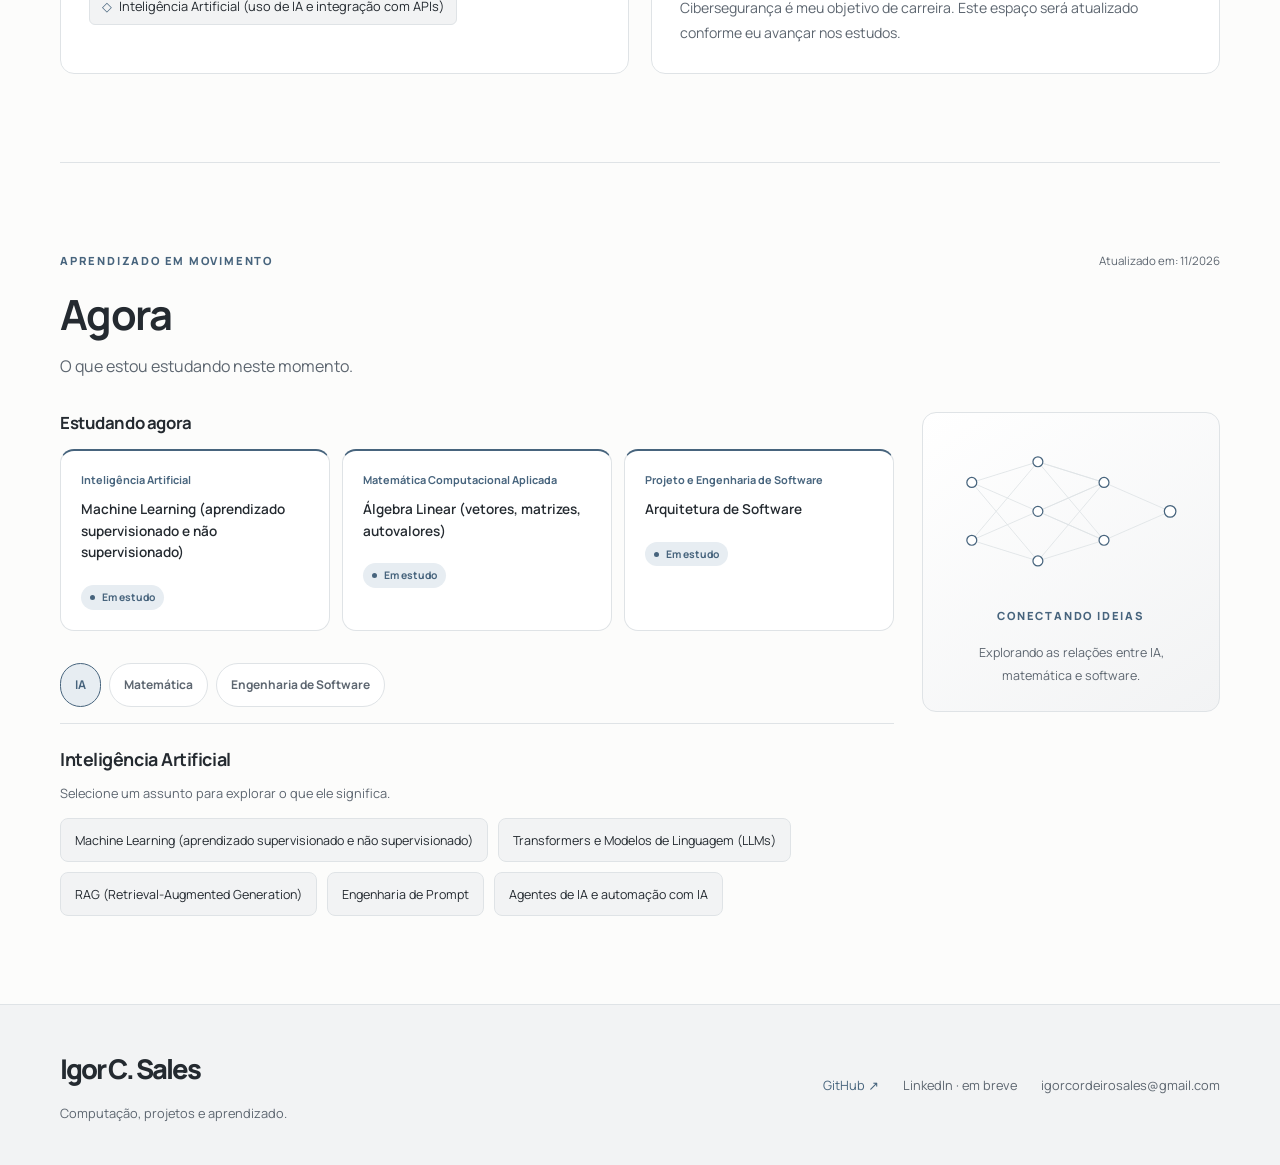
==== commit dfc2c509: "Adiciona seção Agora bilíngue com abas acessíveis, assuntos expansíveis e visualização animada" ====
--- a/index.html
+++ b/index.html
@@ -35,6 +35,7 @@
     <link rel="stylesheet" href="style.css">
     <script src="script.js" defer></script>
     <script src="theme.js" defer></script>
+    <script src="now.js" defer></script>
 </head>
 <body>
     <a class="skip-link" href="#conteudo">Pular para o conteúdo</a>
@@ -57,6 +58,7 @@
                 <li><a href="#objetivos">Objetivos</a></li>
                 <li><a href="#experiencias">Experiências</a></li>
                 <li><a href="#habilidades">Habilidades</a></li>
+                <li><a href="#agora">Agora</a></li>
                 <li><a href="https://github.com/tocadosdev" target="_blank" rel="noopener noreferrer" aria-label="Perfil de Igor C. Sales no GitHub, abre em nova aba">GitHub <span aria-hidden="true">↗</span></a></li>
                 <li class="theme-menu-item"><button class="theme-toggle" type="button" aria-label="Ativar modo escuro" aria-pressed="false" hidden>
                         <span class="theme-track" aria-hidden="true"></span>
@@ -221,6 +223,36 @@
                 </article>
             </div>
         </section>
+
+        <section id="agora" class="section container now-section" aria-labelledby="agora-title">
+            <div class="now-heading" data-reveal>
+                <div><p class="eyebrow">Aprendizado em movimento</p><h2 id="agora-title">Agora</h2><p>O que estou estudando neste momento.</p></div>
+                <!-- Edite updated no topo de now.js para alterar mês/ano. -->
+                <p class="now-updated"><span class="now-updated-label">Atualizado em: </span><time datetime="2026-11">11/2026</time></p>
+            </div>
+            <div class="now-layout">
+                <!-- Áreas, temas, explicações e destaques ficam em NOW_DATA no topo de now.js. -->
+                <div class="now-content">
+                    <p>Inteligência Artificial · Matemática Computacional Aplicada · Projeto e Engenharia de Software</p>
+                    <noscript><p>Ative o JavaScript para explorar os temas e suas explicações.</p></noscript>
+                </div>
+                <aside class="now-visual" aria-label="Conexões entre ideias">
+                    <svg class="now-network" viewBox="0 0 300 180" aria-hidden="true" focusable="false">
+                        <g class="now-connections" fill="none">
+                            <path d="M30 55 110 30 190 55 270 90M30 55 110 90 190 55M30 55 110 150 190 125 270 90M30 125 110 30 190 125M30 125 110 90 190 125M30 125 110 150M110 30 190 55M110 90 190 125M110 150 190 55M110 90 190 55"/>
+                        </g>
+                        <g class="now-nodes">
+                            <circle class="now-node" cx="30" cy="55" r="6"/><circle class="now-node" cx="30" cy="125" r="6"/>
+                            <circle class="now-node" cx="110" cy="30" r="6"/><circle class="now-node" cx="110" cy="90" r="6"/><circle class="now-node" cx="110" cy="150" r="6"/>
+                            <circle class="now-node" cx="190" cy="55" r="6"/><circle class="now-node" cx="190" cy="125" r="6"/>
+                            <circle class="now-node" cx="270" cy="90" r="7"/>
+                        </g>
+                    </svg>
+                    <p class="eyebrow">Conectando ideias</p>
+                    <p>Explorando as relações entre IA, matemática e software.</p>
+                </aside>
+            </div>
+        </section>
     </main>
 
     <footer class="site-footer">
--- a/style.css
+++ b/style.css
@@ -259,3 +259,54 @@
 @media (prefers-reduced-motion: reduce) {
     html.theme-ready, html.theme-ready *, .theme-sun-rays, .theme-stars { transition: none !important; animation: none !important; }
 }
+
+/* Agora: todos os dados são editados em now.js; cores herdadas dos dois temas. */
+.now-section { border-top: 1px solid var(--border); }
+.now-heading { display: flex; flex-direction: column; gap: 8px; margin-bottom: 32px; }
+.now-heading h2 { margin-bottom: 12px; }
+.now-heading p:last-child { margin-bottom: 0; }
+.now-updated { font-size: .72rem; white-space: nowrap; }
+.now-layout { display: grid; grid-template-columns: minmax(0, 1fr); gap: 28px; align-items: start; }
+.now-content { min-width: 0; }
+.now-current-heading { font-size: 1.05rem; margin-bottom: 16px; }
+.now-current-grid { display: grid; grid-template-columns: minmax(0, 1fr); gap: 12px; margin-bottom: 32px; }
+.now-current-card { min-width: 0; padding: 20px; background: var(--paper); border: 1px solid var(--border); border-top: 2px solid var(--accent); border-radius: var(--radius); }
+.now-area-label { color: var(--accent); font-size: .68rem; font-weight: 700; line-height: 1.6; margin-bottom: 10px; }
+.now-current-card h4 { font-size: .85rem; line-height: 1.6; font-weight: 600; margin: 0 0 16px; }
+.now-status { display: inline-flex; align-items: center; gap: 7px; padding: 3px 9px; border-radius: 999px; background: var(--accent-soft); color: var(--accent); font-size: .65rem; font-weight: 700; }
+.now-status::before { content: ''; width: 5px; height: 5px; border-radius: 50%; background: var(--accent); }
+.now-tabs { display: flex; flex-wrap: wrap; gap: 8px; padding-bottom: 16px; margin-bottom: 24px; border-bottom: 1px solid var(--border); }
+.now-tab { min-height: 44px; padding: 8px 14px; border: 1px solid var(--border); border-radius: 999px; background: var(--paper); color: var(--muted); font-size: .75rem; font-weight: 700; }
+.now-tab[aria-selected="true"] { background: var(--accent-soft); border-color: var(--accent); color: var(--accent); }
+.now-tab:hover { border-color: var(--accent); color: var(--accent); }
+.now-panel { min-width: 0; animation: now-panel-enter .3s ease both; }
+.now-panel h3 { margin-bottom: 12px; font-size: 1.12rem; }
+.now-hint { font-size: .8rem; }
+.now-topic-tags { display: flex; flex-wrap: wrap; gap: 10px; }
+.now-topic-button { min-height: 44px; max-width: 100%; padding: 10px 14px; border: 1px solid var(--border); border-radius: 8px; background: var(--surface); color: var(--text); font-size: .78rem; text-align: left; line-height: 1.7; }
+.now-topic-button:hover { border-color: var(--accent); color: var(--accent); box-shadow: 0 3px 12px var(--shadow-color); }
+.now-topic-button[aria-expanded="true"] { border-color: var(--accent); color: var(--accent); background: var(--accent-soft); }
+.now-entered .now-topic-button { animation: now-tag-enter .4s ease both; animation-delay: var(--tag-delay, 0ms); }
+.now-explanation { margin-top: 18px; padding: 22px; border: 1px solid var(--border); border-left: 3px solid var(--accent); border-radius: 10px; background: var(--paper); animation: now-panel-enter .25s ease both; }
+.now-explanation h4 { margin: 0 0 12px; color: var(--text); font-size: .9rem; line-height: 1.6; }
+.now-explanation p { margin-bottom: 0; font-size: .88rem; line-height: 1.8; max-width: 68ch; }
+.now-visual { padding: 24px; background: linear-gradient(145deg, var(--paper), var(--surface)); border: 1px solid var(--border); border-radius: var(--radius); text-align: center; }
+.now-visual > p:last-child { font-size: .78rem; margin-bottom: 0; }
+.now-network { display: block; width: 100%; max-width: 340px; margin: 0 auto 20px; overflow: visible; }
+.now-connections { stroke: var(--border); stroke-width: 1; }
+.now-node { fill: var(--paper); stroke: var(--accent); stroke-width: 1.5; }
+.now-in-view:not(.now-paused) .now-node { animation: now-node-pulse 4s ease-in-out infinite; }
+.now-node:nth-child(2n) { animation-delay: .5s !important; }
+.now-node:nth-child(3n) { animation-delay: 1s !important; }
+.now-node:nth-child(4n) { animation-delay: 1.5s !important; }
+@keyframes now-panel-enter { from { opacity: 0; transform: translateY(6px); } to { opacity: 1; transform: translateY(0); } }
+@keyframes now-tag-enter { from { opacity: 0; transform: translateY(9px); } to { opacity: 1; transform: translateY(0); } }
+@keyframes now-node-pulse { 50% { fill: var(--accent-soft); stroke: var(--accent-hover); filter: drop-shadow(0 0 5px var(--switch-glow)); } }
+@media (min-width: 768px) {
+    .now-heading { flex-direction: row; align-items: flex-start; justify-content: space-between; }
+    .now-current-grid { grid-template-columns: repeat(3, minmax(0, 1fr)); }
+}
+@media (min-width: 1100px) { .now-layout { grid-template-columns: minmax(0, 2.8fr) minmax(220px, 1fr); } }
+@media (prefers-reduced-motion: reduce) {
+    .now-panel, .now-explanation, .now-entered .now-topic-button, .now-in-view .now-node { animation: none !important; }
+}
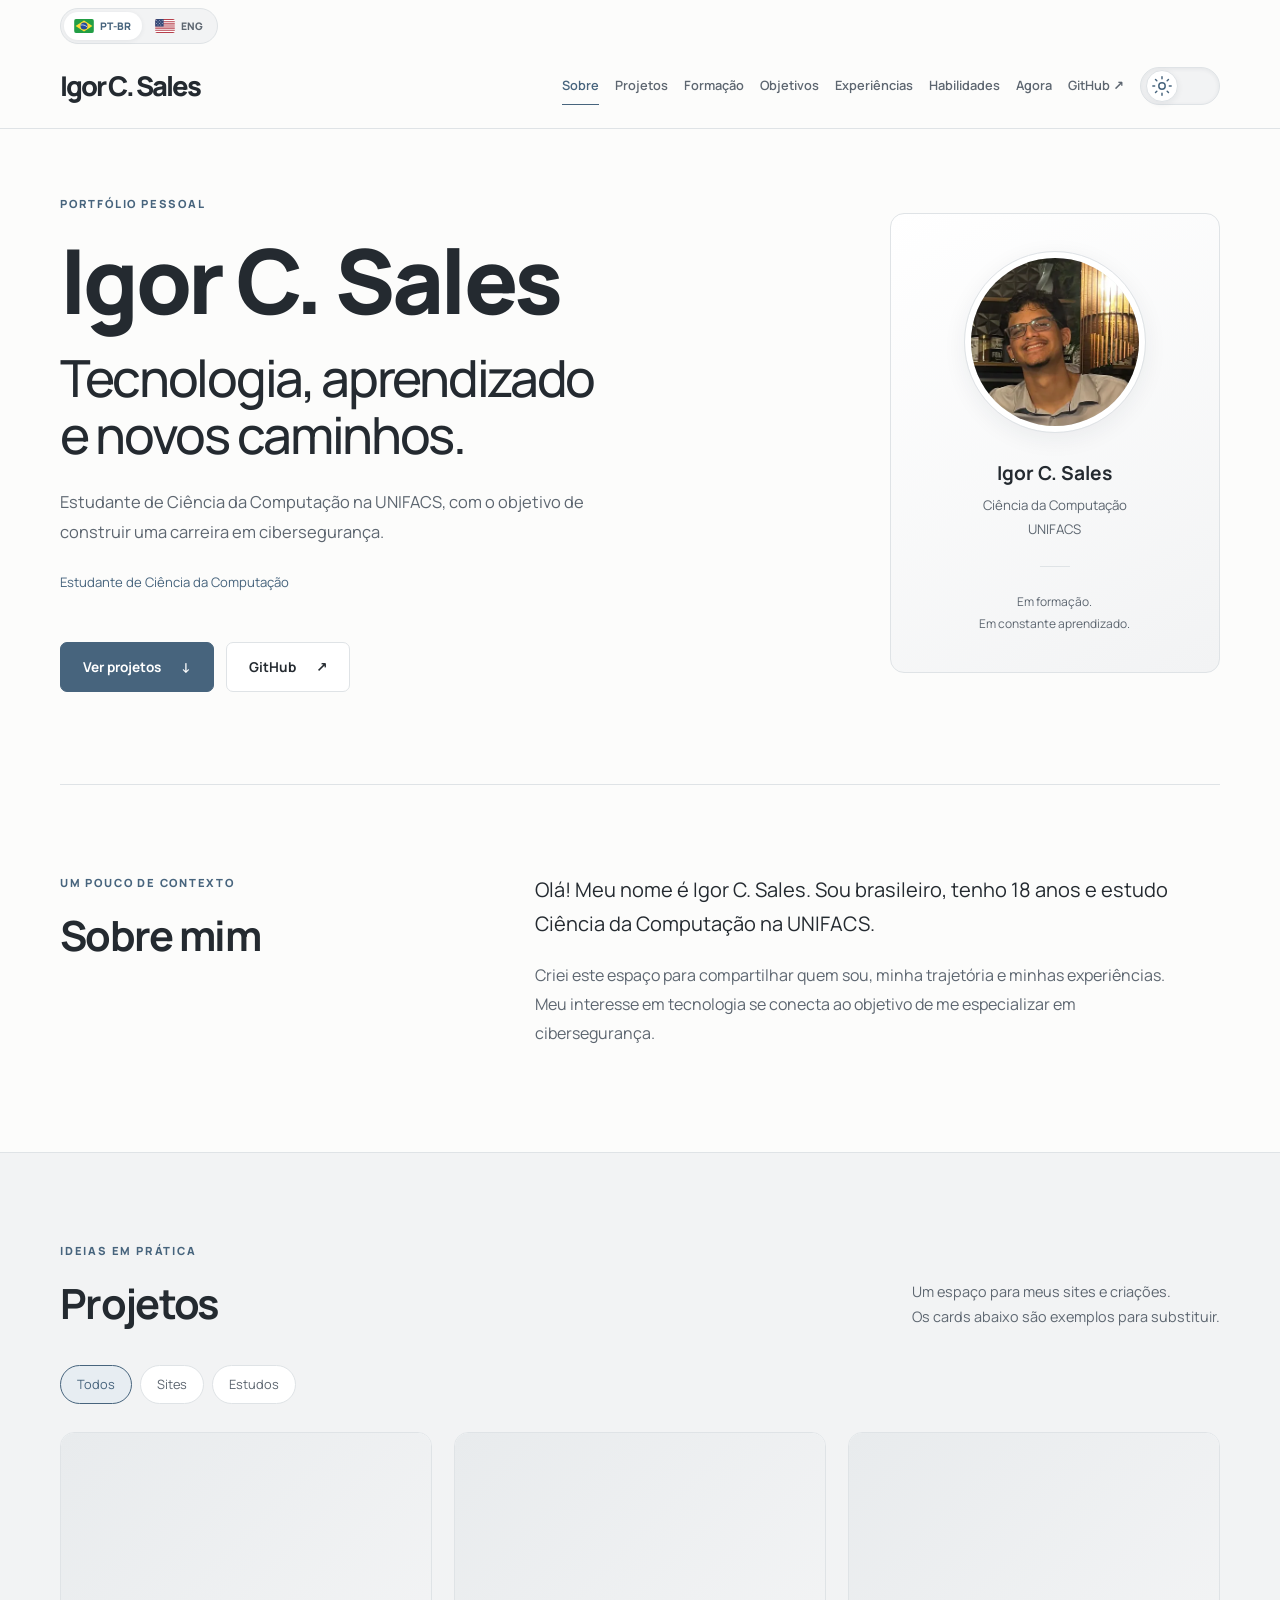
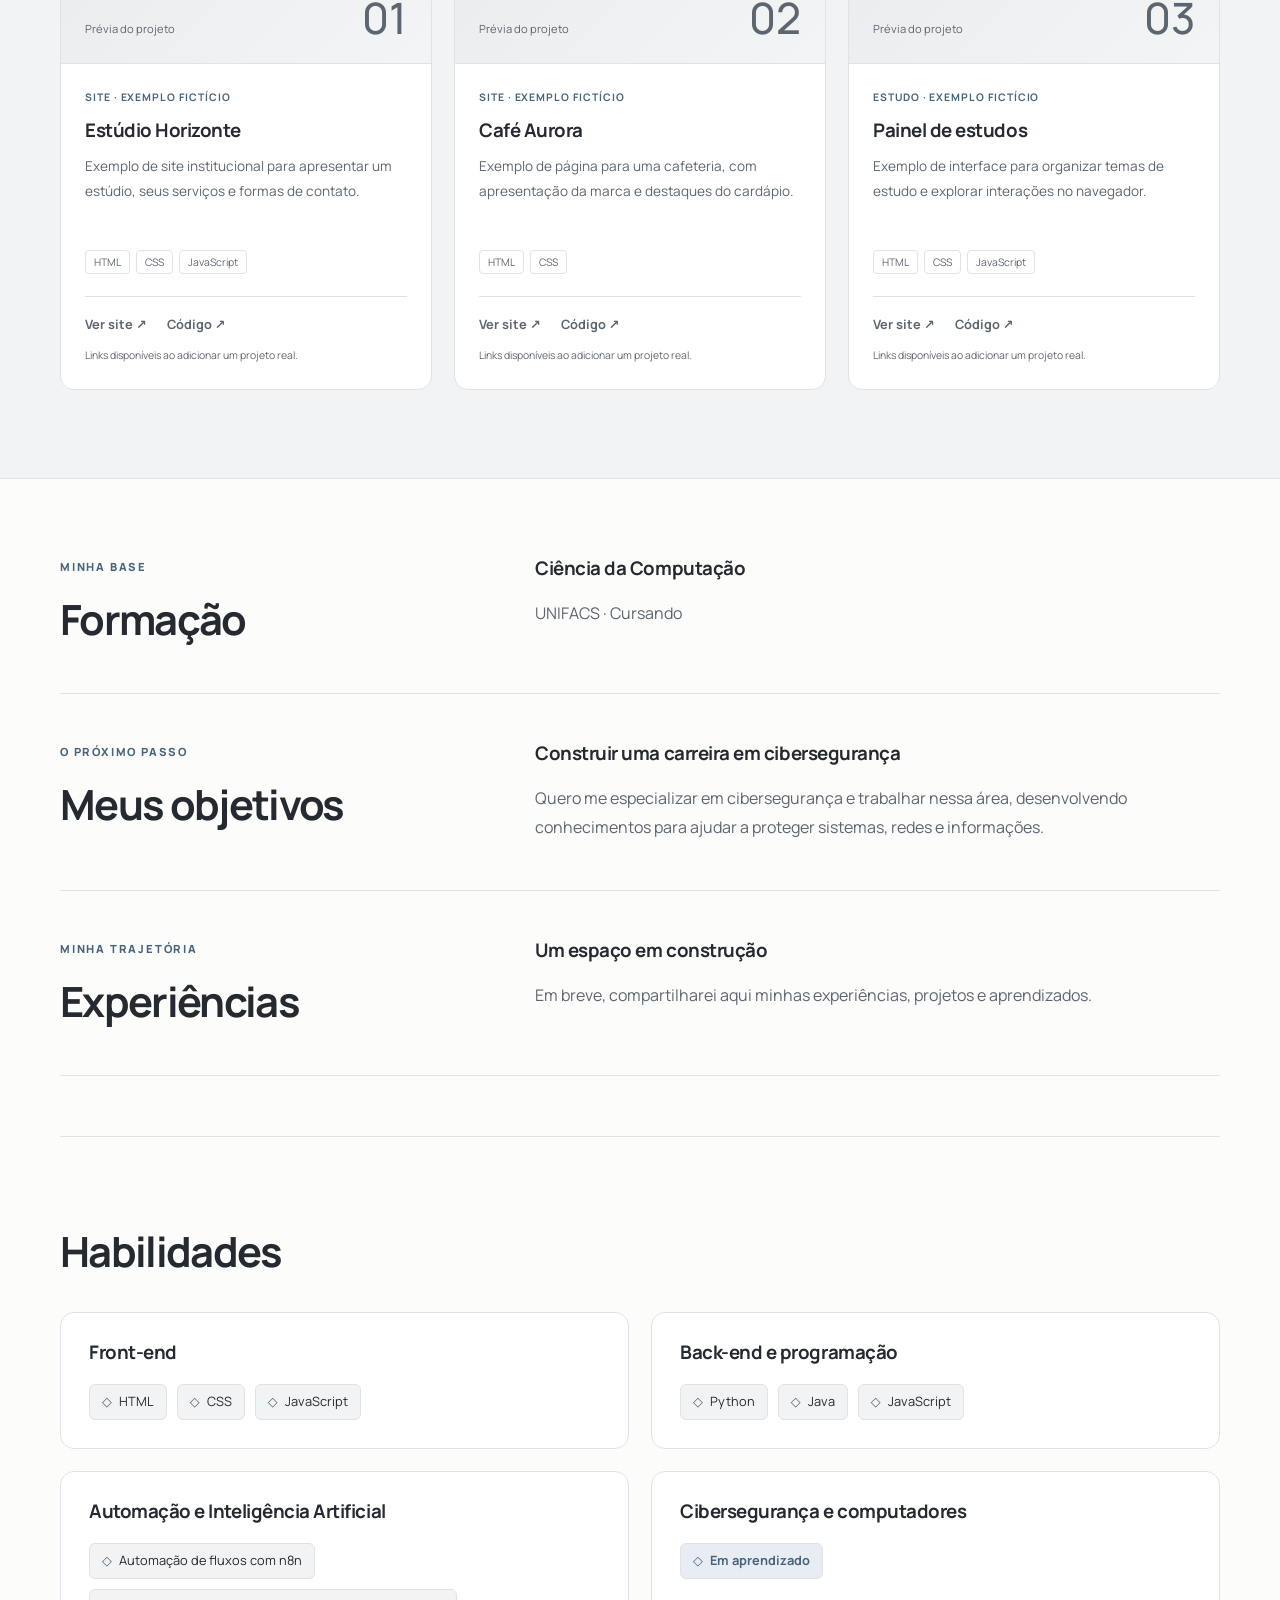
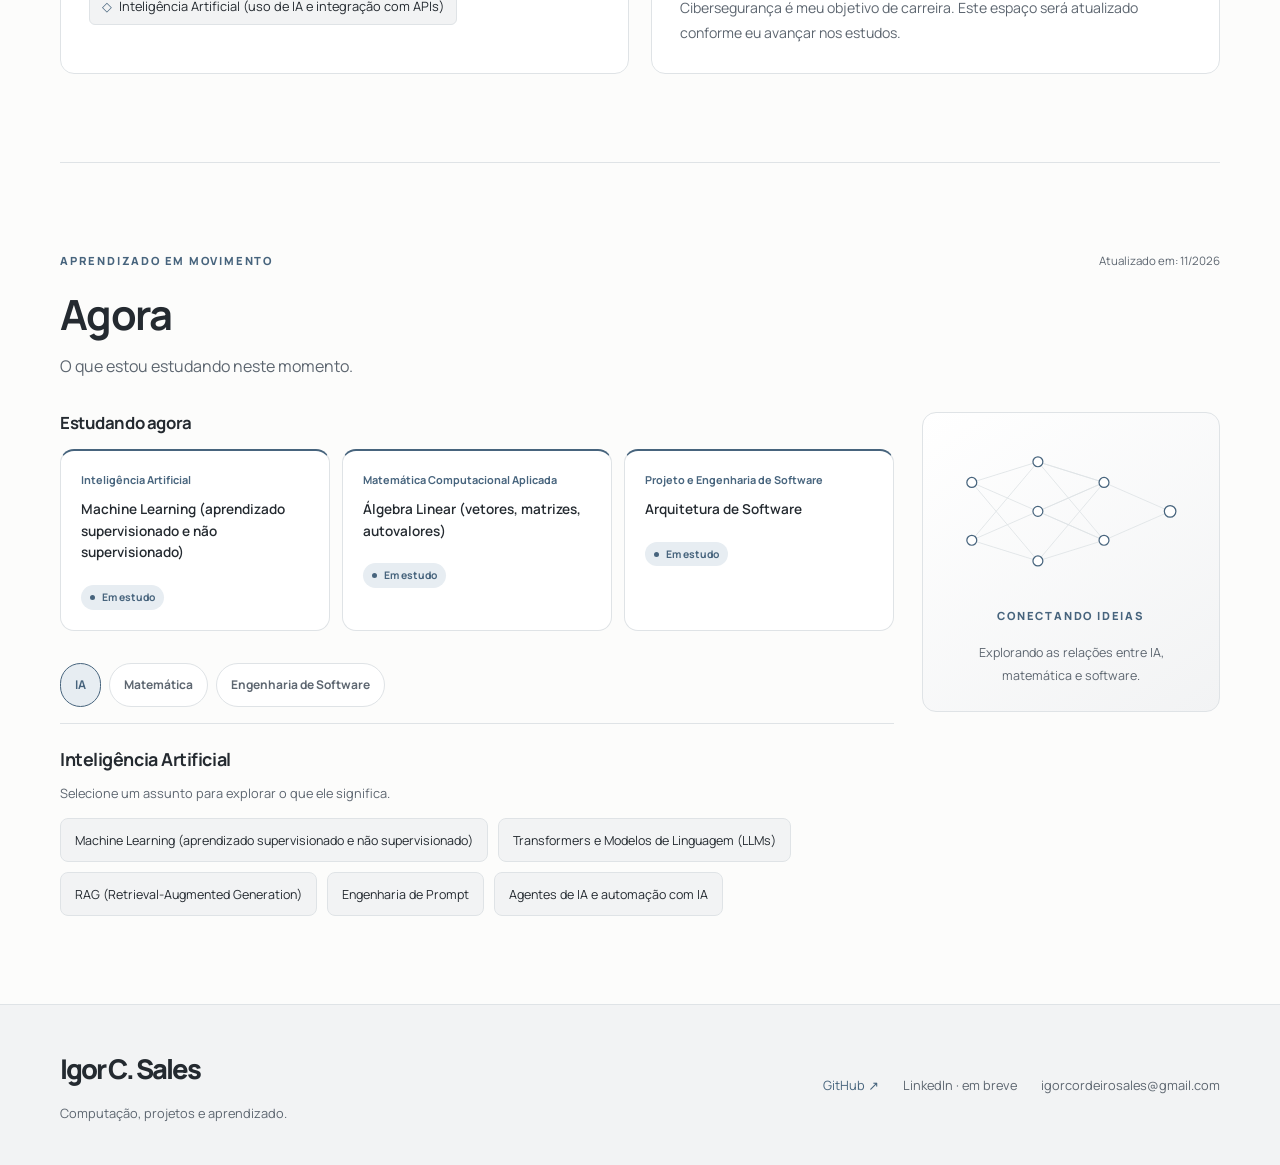
==== commit 1952f6c2: "Atualiza idade e nacionalidade na seção Sobre mim" ====
--- a/index.html
+++ b/index.html
@@ -110,7 +110,7 @@
                 <h2 id="sobre-title">Sobre mim</h2>
             </div>
             <div class="about-copy" data-reveal>
-                <p class="large-copy">Olá! Meu nome é Igor C. Sales e sou estudante de Ciência da Computação na UNIFACS.</p>
+                <p class="large-copy">Olá! Meu nome é Igor C. Sales. Sou brasileiro, tenho 18 anos e estudo Ciência da Computação na UNIFACS.</p>
                 <p>Criei este espaço para compartilhar quem sou, minha trajetória e minhas experiências. Meu interesse em tecnologia se conecta ao objetivo de me especializar em cibersegurança.</p>
             </div>
         </section>
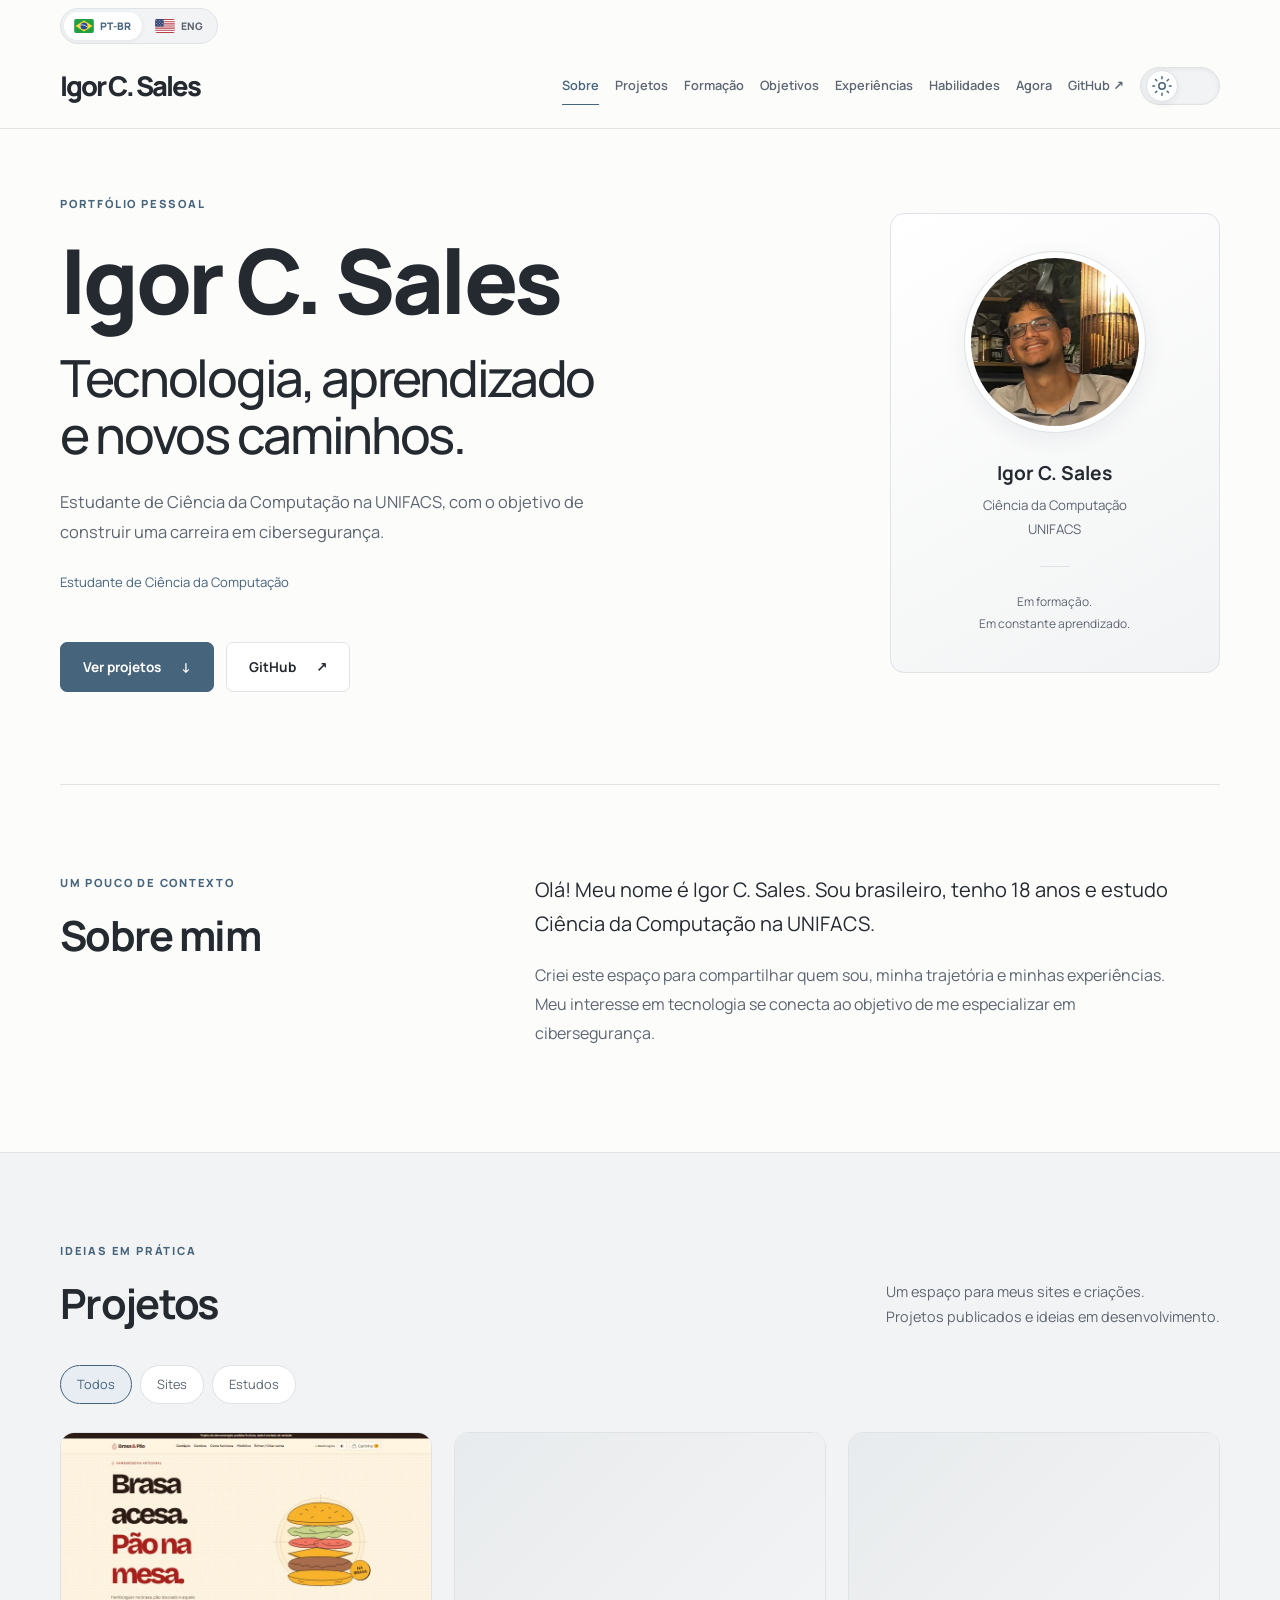
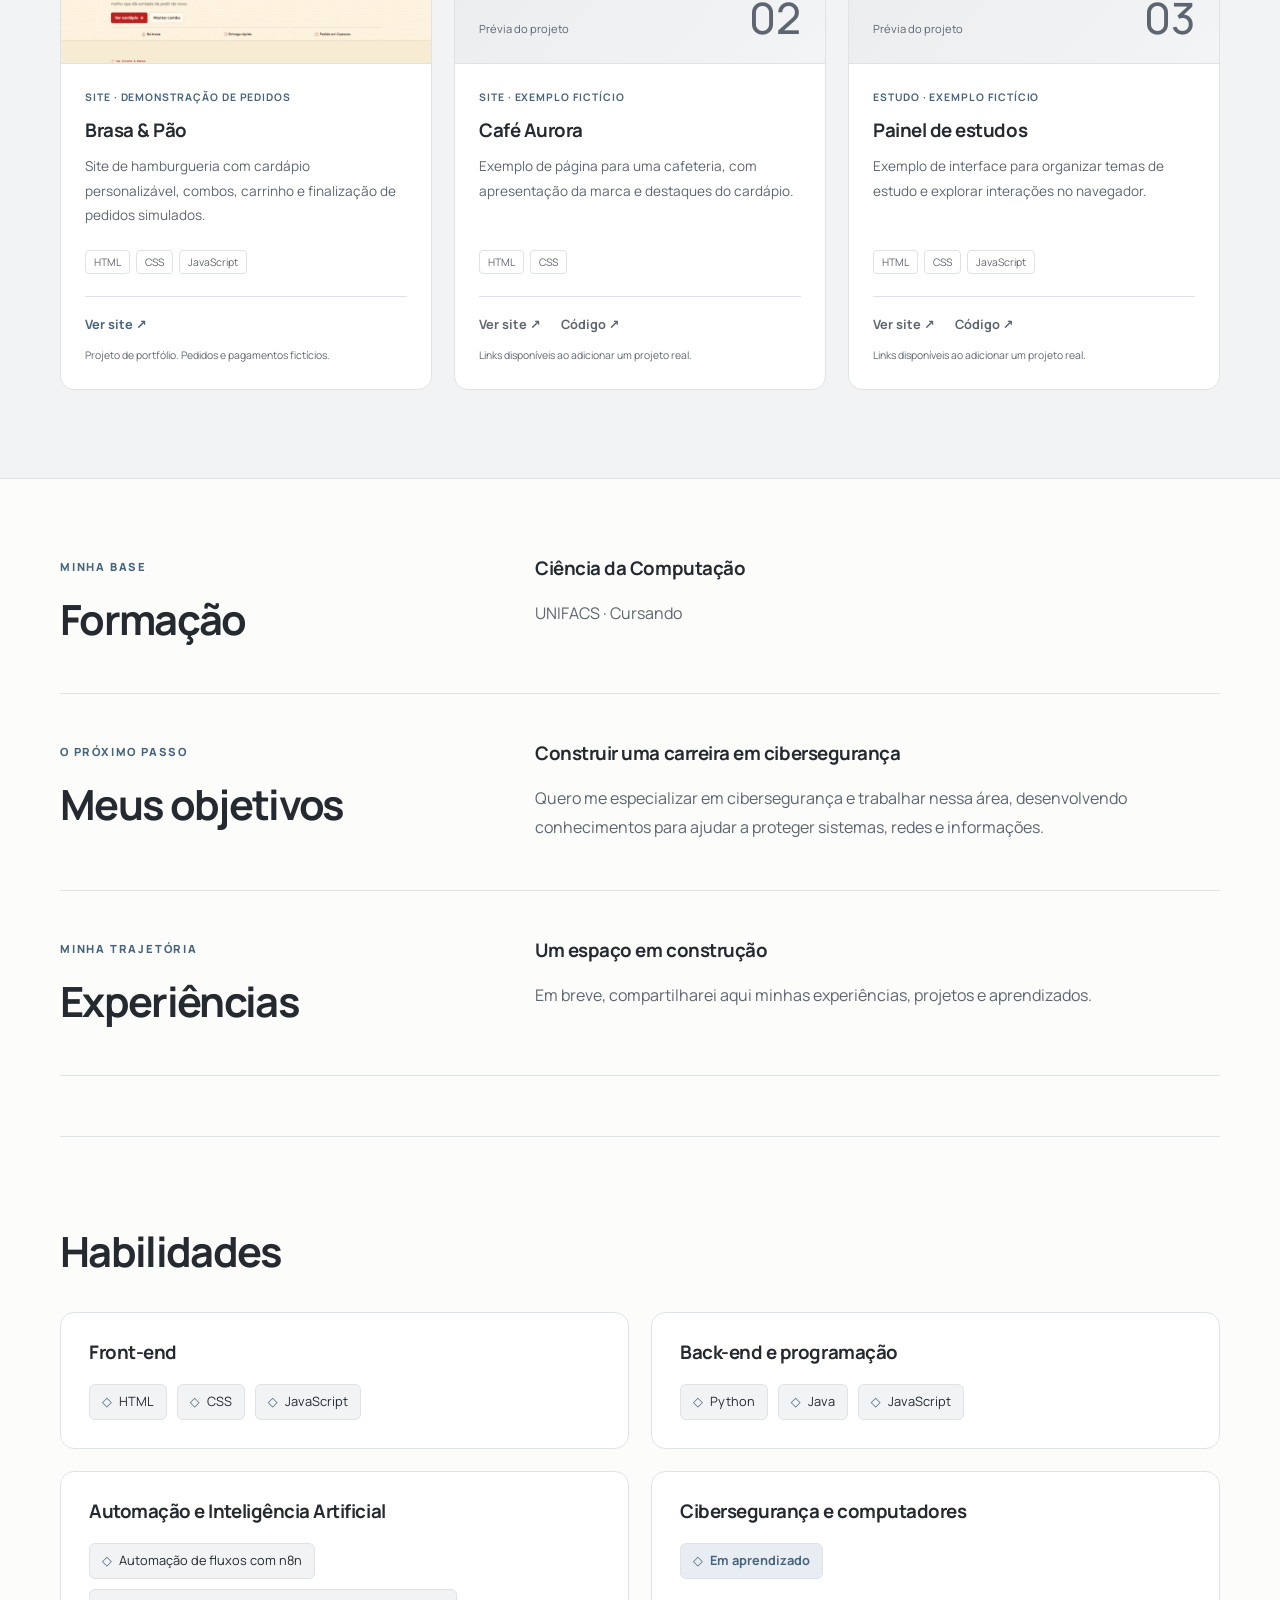
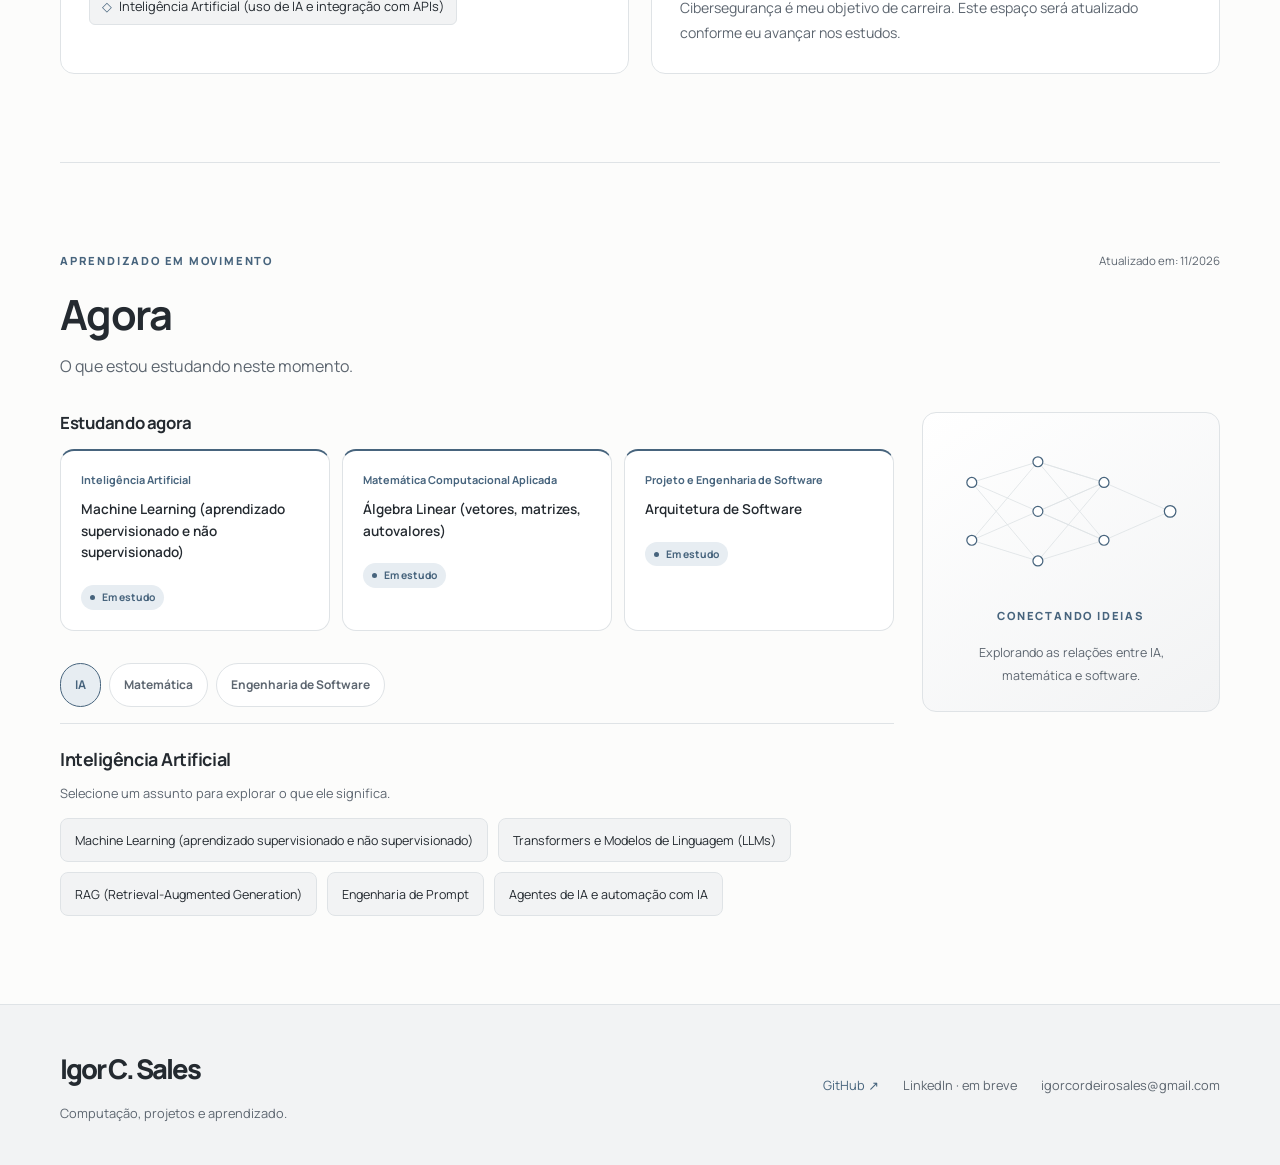
==== commit 014dcec1: "Adiciona Brasa & Pão ao portfólio com prévia da página inicial" ====
--- a/index.html
+++ b/index.html
@@ -119,7 +119,7 @@
             <div class="container">
                 <div class="projects-heading" data-reveal>
                     <div><p class="eyebrow">Ideias em prática</p><h2 id="projetos-title">Projetos</h2></div>
-                    <p>Um espaço para meus sites e criações.<br>Os cards abaixo são exemplos para substituir.</p>
+                    <p>Um espaço para meus sites e criações.<br>Projetos publicados e ideias em desenvolvimento.</p>
                 </div>
                 <div class="project-filters" role="group" aria-label="Filtrar projetos" hidden>
                     <button type="button" data-filter="todos" aria-pressed="true">Todos</button>
@@ -133,14 +133,14 @@
                          Troque os botões desativados por <a class="project-link" href="URL-REAL" target="_blank" rel="noopener noreferrer">Ver site ↗</a>
                          e outro link para Código. Não publique URLs fictícias. -->
                     <article class="project-card" data-category="sites" data-reveal>
-                        <div class="project-preview" role="img" aria-label="Espaço reservado para prévia do projeto"><span>Prévia do projeto</span><span aria-hidden="true">01</span></div>
+                        <img src="img/brasa-e-pao.webp" alt="Página inicial da Brasa & Pão com ilustração de hambúrguer, cardápio e cores creme e vermelho" width="800" height="500" loading="lazy">
                         <div class="project-content">
-                            <p class="project-kind">Site · Exemplo fictício</p>
-                            <h3>Estúdio Horizonte</h3>
-                            <p>Exemplo de site institucional para apresentar um estúdio, seus serviços e formas de contato.</p>
+                            <p class="project-kind">Site · Demonstração de pedidos</p>
+                            <h3>Brasa &amp; Pão</h3>
+                            <p>Site de hamburgueria com cardápio personalizável, combos, carrinho e finalização de pedidos simulados.</p>
                             <ul class="tags" aria-label="Tecnologias"><li>HTML</li><li>CSS</li><li>JavaScript</li></ul>
-                            <div class="project-actions"><button class="project-link" type="button" disabled>Ver site ↗</button><button class="project-link" type="button" disabled>Código ↗</button></div>
-                            <p class="project-note">Links disponíveis ao adicionar um projeto real.</p>
+                            <div class="project-actions"><a class="project-link" href="https://brasa-e-pao-chi.vercel.app/" target="_blank" rel="noopener noreferrer">Ver site ↗</a></div>
+                            <p class="project-note">Projeto de portfólio. Pedidos e pagamentos fictícios.</p>
                         </div>
                     </article>
                     <article class="project-card" data-category="sites" data-reveal>
--- a/style.css
+++ b/style.css
@@ -128,7 +128,7 @@
 @media (hover: hover) { .project-card:hover { transform: translateY(-5px); box-shadow: 0 12px 30px var(--shadow-color); } }
 .project-preview { aspect-ratio: 8 / 5; padding: 24px; display: flex; align-items: flex-end; justify-content: space-between; background: linear-gradient(135deg, var(--preview), var(--preview-end)); color: var(--muted); font-size: .7rem; border-bottom: 1px solid var(--border); }
 .project-preview > span:last-child { font-size: 2.7rem; line-height: 1; font-weight: 500; color: var(--muted); }
-.project-card > img { width: 100%; aspect-ratio: 8 / 5; object-fit: cover; border-bottom: 1px solid var(--border); }
+.project-card > img { display: block; width: 100%; height: auto; aspect-ratio: 8 / 5; object-fit: cover; border-bottom: 1px solid var(--border); }
 .project-content { padding: 24px; }
 .project-kind { font-size: .65rem; color: var(--accent); text-transform: uppercase; letter-spacing: .09em; font-weight: 700; margin-bottom: 12px; }
 .project-content h3 { margin-bottom: 12px; }
